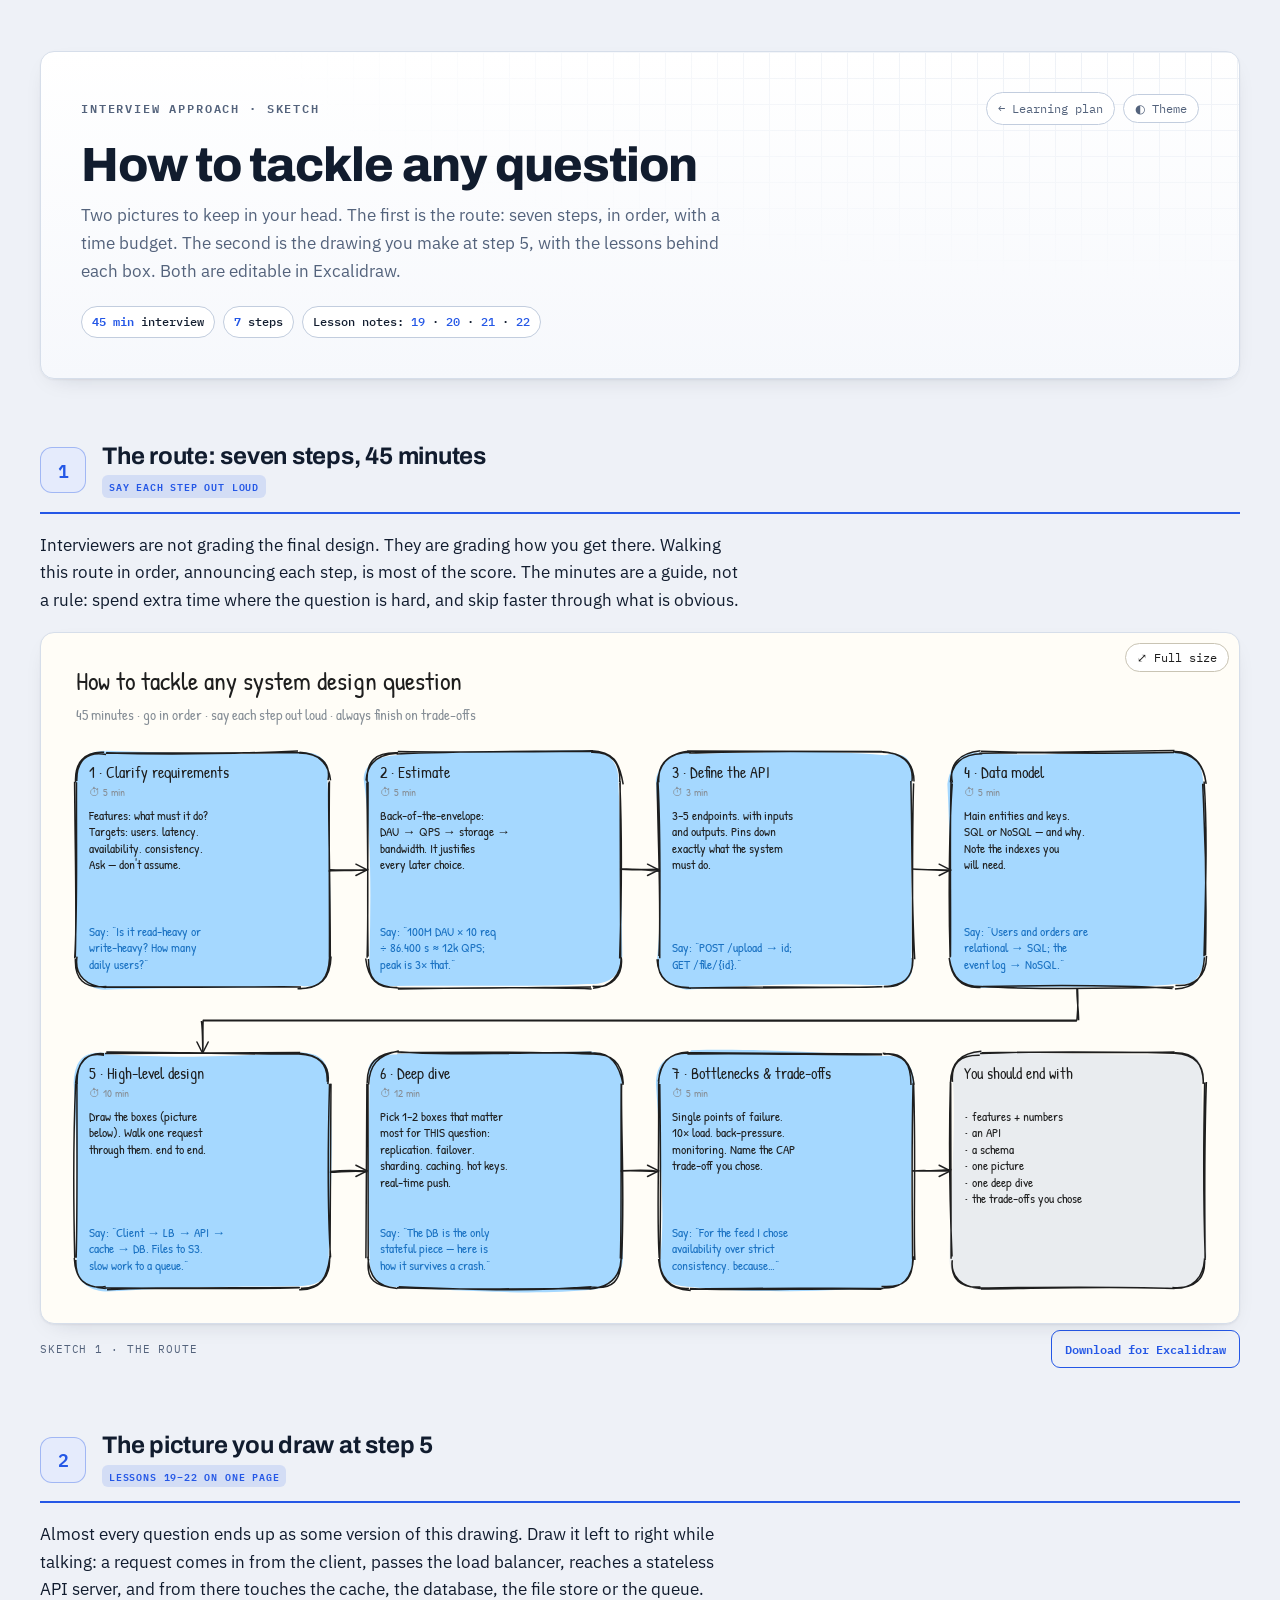
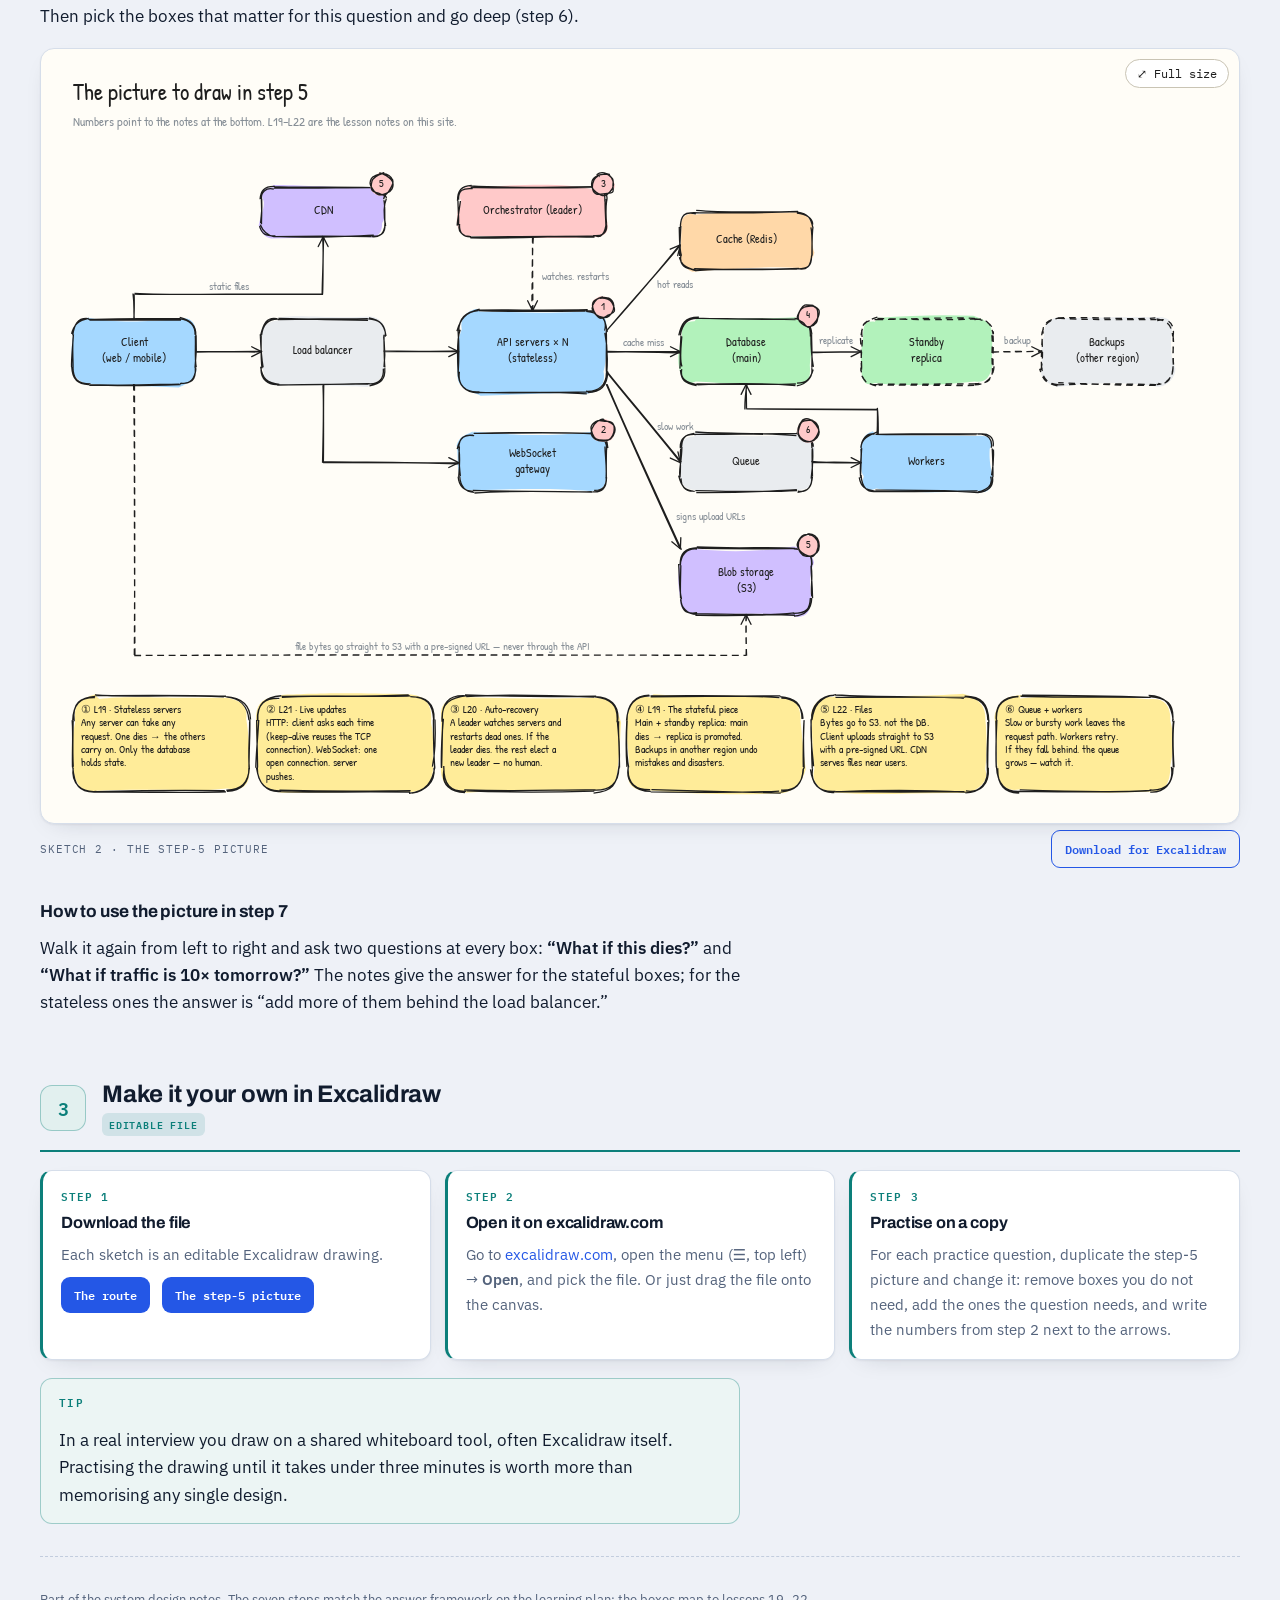
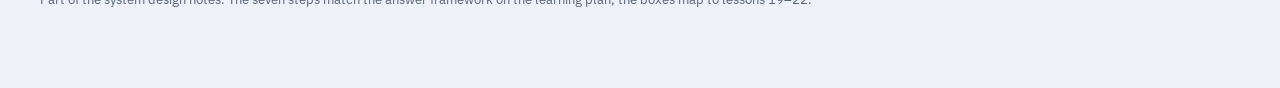
==== approach.html @ 605fc466 "Add lesson notes 19–22 with Excalidraw-style sketches - notes/: one page per lesson (data redundancy" ====
<!DOCTYPE html>
<html lang="en">
<head>
<meta charset="utf-8">
<meta name="viewport" content="width=device-width, initial-scale=1">
<title>How to tackle any question — sketch</title>
<link rel="preconnect" href="https://fonts.googleapis.com">
<link rel="preconnect" href="https://fonts.gstatic.com" crossorigin>
<link href="https://fonts.googleapis.com/css2?family=Archivo:wght@600;700;800&family=IBM+Plex+Mono:wght@400;500;600&family=IBM+Plex+Sans:wght@400;500;600&family=Patrick+Hand&display=swap" rel="stylesheet">
<link rel="stylesheet" href="css/notes.css">
<style>
  .wrap{max-width:1400px}
  .how{display:grid;grid-template-columns:repeat(3,minmax(0,1fr));gap:14px;margin:18px 0}
  @media(max-width:760px){.how{grid-template-columns:1fr}}
</style>
</head>
<body>
<div class="wrap">

  <header class="hero">
    <div class="topbar">
      <p class="eyebrow">Interview approach · Sketch</p>
      <div class="topbar-right">
        <a class="back" href="index.html">← Learning plan</a>
        <button class="toggle" id="themeBtn" type="button">◐ Theme</button>
      </div>
    </div>
    <h1>How to tackle any question</h1>
    <p class="lede">Two pictures to keep in your head. The first is the route: seven steps, in order, with a time budget. The second is the drawing you make at step 5, with the lessons behind each box. Both are editable in Excalidraw.</p>
    <div class="chips">
      <span class="chip"><b>45 min</b> interview</span>
      <span class="chip"><b>7</b> steps</span>
      <span class="chip">Lesson notes: <a href="notes/19-data-redundancy-recovery.html">19</a> · <a href="notes/20-leader-election.html">20</a> · <a href="notes/21-client-server-protocols.html">21</a> · <a href="notes/22-blob-storage-s3.html">22</a></span>
    </div>
  </header>

  <section id="route">
    <div class="sec-head">
      <span class="sec-num">1</span>
      <div>
        <h2>The route: seven steps, 45 minutes</h2>
        <div class="sec-meta"><span class="badge">Say each step out loud</span></div>
      </div>
    </div>
    <div class="prose">
      <p>Interviewers are not grading the final design. They are grading how you get there. Walking this route in order, announcing each step, is most of the score. The minutes are a guide, not a rule: spend extra time where the question is hard, and skip faster through what is obvious.</p>
    </div>
    <div class="paper"><button class="zoom-btn" type="button" data-zoom>⤢ Full size</button><div class="paper-scroll"><svg class="sketch" data-sketch="skA" role="img" aria-label="Seven steps in order: clarify requirements, estimate, define the API, data model, high-level design, deep dive, bottlenecks and trade-offs; ending with the list of things you should have produced."></svg></div></div>
    <p class="paper-foot"><span class="cap">Sketch 1 · the route</span><span><a class="btn ghost" href="diagrams/approach-route.excalidraw" download>Download for Excalidraw</a></span></p>
    <script type="application/json" id="skA" data-sketch-src="diagrams/approach-route.excalidraw">{"elements":[{"id":"e29735a1d","type":"text","x":0,"y":0,"width":616.0,"height":35.0,"angle":0,"strokeColor":"#1e1e1e","backgroundColor":"transparent","fillStyle":"solid","strokeWidth":2,"strokeStyle":"solid","roughness":1,"opacity":100,"groupIds":[],"frameId":null,"roundness":null,"seed":2035525363,"version":1,"versionNonce":323946140,"isDeleted":false,"boundElements":[],"updated":1791906203453,"link":null,"locked":false,"text":"How to tackle any system design question","originalText":"How to tackle any system design question","fontSize":28,"fontFamily":5,"textAlign":"left","verticalAlign":"top","containerId":null,"lineHeight":1.25,"autoResize":true},{"id":"e32899388","type":"text","x":0,"y":42,"width":695.2,"height":20.0,"angle":0,"strokeColor":"#868e96","backgroundColor":"transparent","fillStyle":"solid","strokeWidth":2,"strokeStyle":"solid","roughness":1,"opacity":100,"groupIds":[],"frameId":null,"roundness":null,"seed":1397871145,"version":1,"versionNonce":103694313,"isDeleted":false,"boundElements":[],"updated":1791906203453,"link":null,"locked":false,"text":"45 minutes · go in order · say each step out loud · always finish on trade-offs","originalText":"45 minutes · go in order · say each step out loud · always finish on trade-offs","fontSize":16,"fontFamily":5,"textAlign":"left","verticalAlign":"top","containerId":null,"lineHeight":1.25,"autoResize":true},{"id":"e945979a","type":"rectangle","x":0,"y":90,"width":270,"height":250,"angle":0,"strokeColor":"#1e1e1e","backgroundColor":"#a5d8ff","fillStyle":"solid","strokeWidth":2,"strokeStyle":"solid","roughness":1,"opacity":100,"groupIds":["step1"],"frameId":null,"roundness":{"type":3},"seed":1763673107,"version":1,"versionNonce":1150797846,"isDeleted":false,"boundElements":[],"updated":1791906203453,"link":null,"locked":false},{"id":"ec0c7409","type":"text","x":14,"y":102,"width":224.4,"height":21.25,"angle":0,"strokeColor":"#1e1e1e","backgroundColor":"transparent","fillStyle":"solid","strokeWidth":2,"strokeStyle":"solid","roughness":1,"opacity":100,"groupIds":["step1"],"frameId":null,"roundness":null,"seed":785310973,"version":1,"versionNonce":1251527727,"isDeleted":false,"boundElements":[],"updated":1791906203453,"link":null,"locked":false,"text":"1 · Clarify requirements","originalText":"1 · Clarify requirements","fontSize":17,"fontFamily":5,"textAlign":"left","verticalAlign":"top","containerId":null,"lineHeight":1.25,"autoResize":true},{"id":"e76c823b","type":"text","x":14,"y":126,"width":46.2,"height":15.0,"angle":0,"strokeColor":"#868e96","backgroundColor":"transparent","fillStyle":"solid","strokeWidth":2,"strokeStyle":"solid","roughness":1,"opacity":100,"groupIds":["step1"],"frameId":null,"roundness":null,"seed":1953574603,"version":1,"versionNonce":1089709947,"isDeleted":false,"boundElements":[],"updated":1791906203453,"link":null,"locked":false,"text":"⏱ 5 min","originalText":"⏱ 5 min","fontSize":12,"fontFamily":5,"textAlign":"left","verticalAlign":"top","containerId":null,"lineHeight":1.25,"autoResize":true},{"id":"e1b7b3ae7","type":"text","x":14,"y":150,"width":200.20000000000002,"height":70.0,"angle":0,"strokeColor":"#1e1e1e","backgroundColor":"transparent","fillStyle":"solid","strokeWidth":2,"strokeStyle":"solid","roughness":1,"opacity":100,"groupIds":["step1"],"frameId":null,"roundness":null,"seed":80521325,"version":1,"versionNonce":184570286,"isDeleted":false,"boundElements":[],"updated":1791906203453,"link":null,"locked":false,"text":"Features: what must it do?\nTargets: users, latency,\navailability, consistency.\nAsk — don't assume.","originalText":"Features: what must it do?\nTargets: users, latency,\navailability, consistency.\nAsk — don't assume.","fontSize":14,"fontFamily":5,"textAlign":"left","verticalAlign":"top","containerId":null,"lineHeight":1.25,"autoResize":true},{"id":"e3781b3ae","type":"text","x":14,"y":273.5,"width":192.50000000000003,"height":52.5,"angle":0,"strokeColor":"#1971c2","backgroundColor":"transparent","fillStyle":"solid","strokeWidth":2,"strokeStyle":"solid","roughness":1,"opacity":100,"groupIds":["step1"],"frameId":null,"roundness":null,"seed":898017870,"version":1,"versionNonce":150013384,"isDeleted":false,"boundElements":[],"updated":1791906203453,"link":null,"locked":false,"text":"Say: “Is it read-heavy or\nwrite-heavy? How many\ndaily users?”","originalText":"Say: “Is it read-heavy or\nwrite-heavy? How many\ndaily users?”","fontSize":14,"fontFamily":5,"textAlign":"left","verticalAlign":"top","containerId":null,"lineHeight":1.25,"autoResize":true},{"id":"e1ece0b93","type":"rectangle","x":310,"y":90,"width":270,"height":250,"angle":0,"strokeColor":"#1e1e1e","backgroundColor":"#a5d8ff","fillStyle":"solid","strokeWidth":2,"strokeStyle":"solid","roughness":1,"opacity":100,"groupIds":["step2"],"frameId":null,"roundness":{"type":3},"seed":194804717,"version":1,"versionNonce":1183364968,"isDeleted":false,"boundElements":[],"updated":1791906203453,"link":null,"locked":false},{"id":"e3656a514","type":"text","x":324,"y":102,"width":112.2,"height":21.25,"angle":0,"strokeColor":"#1e1e1e","backgroundColor":"transparent","fillStyle":"solid","strokeWidth":2,"strokeStyle":"solid","roughness":1,"opacity":100,"groupIds":["step2"],"frameId":null,"roundness":null,"seed":126938844,"version":1,"versionNonce":1775651416,"isDeleted":false,"boundElements":[],"updated":1791906203453,"link":null,"locked":false,"text":"2 · Estimate","originalText":"2 · Estimate","fontSize":17,"fontFamily":5,"textAlign":"left","verticalAlign":"top","containerId":null,"lineHeight":1.25,"autoResize":true},{"id":"e4860c968","type":"text","x":324,"y":126,"width":46.2,"height":15.0,"angle":0,"strokeColor":"#868e96","backgroundColor":"transparent","fillStyle":"solid","strokeWidth":2,"strokeStyle":"solid","roughness":1,"opacity":100,"groupIds":["step2"],"frameId":null,"roundness":null,"seed":265862674,"version":1,"versionNonce":2034632751,"isDeleted":false,"boundElements":[],"updated":1791906203453,"link":null,"locked":false,"text":"⏱ 5 min","originalText":"⏱ 5 min","fontSize":12,"fontFamily":5,"textAlign":"left","verticalAlign":"top","containerId":null,"lineHeight":1.25,"autoResize":true},{"id":"e1c93182d","type":"text","x":324,"y":150,"width":177.10000000000002,"height":70.0,"angle":0,"strokeColor":"#1e1e1e","backgroundColor":"transparent","fillStyle":"solid","strokeWidth":2,"strokeStyle":"solid","roughness":1,"opacity":100,"groupIds":["step2"],"frameId":null,"roundness":null,"seed":1354258845,"version":1,"versionNonce":1347402587,"isDeleted":false,"boundElements":[],"updated":1791906203453,"link":null,"locked":false,"text":"Back-of-the-envelope:\nDAU → QPS → storage →\nbandwidth. It justifies\nevery later choice.","originalText":"Back-of-the-envelope:\nDAU → QPS → storage →\nbandwidth. It justifies\nevery later choice.","fontSize":14,"fontFamily":5,"textAlign":"left","verticalAlign":"top","containerId":null,"lineHeight":1.25,"autoResize":true},{"id":"e4a9fa479","type":"text","x":324,"y":273.5,"width":177.10000000000002,"height":52.5,"angle":0,"strokeColor":"#1971c2","backgroundColor":"transparent","fillStyle":"solid","strokeWidth":2,"strokeStyle":"solid","roughness":1,"opacity":100,"groupIds":["step2"],"frameId":null,"roundness":null,"seed":2035189461,"version":1,"versionNonce":132847737,"isDeleted":false,"boundElements":[],"updated":1791906203453,"link":null,"locked":false,"text":"Say: “100M DAU × 10 req\n÷ 86,400 s ≈ 12k QPS;\npeak is 3× that.”","originalText":"Say: “100M DAU × 10 req\n÷ 86,400 s ≈ 12k QPS;\npeak is 3× that.”","fontSize":14,"fontFamily":5,"textAlign":"left","verticalAlign":"top","containerId":null,"lineHeight":1.25,"autoResize":true},{"id":"e49de8268","type":"rectangle","x":620,"y":90,"width":270,"height":250,"angle":0,"strokeColor":"#1e1e1e","backgroundColor":"#a5d8ff","fillStyle":"solid","strokeWidth":2,"strokeStyle":"solid","roughness":1,"opacity":100,"groupIds":["step3"],"frameId":null,"roundness":{"type":3},"seed":1257440635,"version":1,"versionNonce":851864843,"isDeleted":false,"boundElements":[],"updated":1791906203453,"link":null,"locked":false},{"id":"e658f14f","type":"text","x":634,"y":102,"width":168.3,"height":21.25,"angle":0,"strokeColor":"#1e1e1e","backgroundColor":"transparent","fillStyle":"solid","strokeWidth":2,"strokeStyle":"solid","roughness":1,"opacity":100,"groupIds":["step3"],"frameId":null,"roundness":null,"seed":2096491879,"version":1,"versionNonce":474769609,"isDeleted":false,"boundElements":[],"updated":1791906203453,"link":null,"locked":false,"text":"3 · Define the API","originalText":"3 · Define the API","fontSize":17,"fontFamily":5,"textAlign":"left","verticalAlign":"top","containerId":null,"lineHeight":1.25,"autoResize":true},{"id":"e5f66bd9","type":"text","x":634,"y":126,"width":46.2,"height":15.0,"angle":0,"strokeColor":"#868e96","backgroundColor":"transparent","fillStyle":"solid","strokeWidth":2,"strokeStyle":"solid","roughness":1,"opacity":100,"groupIds":["step3"],"frameId":null,"roundness":null,"seed":1195428768,"version":1,"versionNonce":1843546982,"isDeleted":false,"boundElements":[],"updated":1791906203453,"link":null,"locked":false,"text":"⏱ 3 min","originalText":"⏱ 3 min","fontSize":12,"fontFamily":5,"textAlign":"left","verticalAlign":"top","containerId":null,"lineHeight":1.25,"autoResize":true},{"id":"e110bdf57","type":"text","x":634,"y":150,"width":200.20000000000002,"height":70.0,"angle":0,"strokeColor":"#1e1e1e","backgroundColor":"transparent","fillStyle":"solid","strokeWidth":2,"strokeStyle":"solid","roughness":1,"opacity":100,"groupIds":["step3"],"frameId":null,"roundness":null,"seed":621931212,"version":1,"versionNonce":900094242,"isDeleted":false,"boundElements":[],"updated":1791906203453,"link":null,"locked":false,"text":"3–5 endpoints, with inputs\nand outputs. Pins down\nexactly what the system\nmust do.","originalText":"3–5 endpoints, with inputs\nand outputs. Pins down\nexactly what the system\nmust do.","fontSize":14,"fontFamily":5,"textAlign":"left","verticalAlign":"top","containerId":null,"lineHeight":1.25,"autoResize":true},{"id":"e1276f353","type":"text","x":634,"y":291.0,"width":184.8,"height":35.0,"angle":0,"strokeColor":"#1971c2","backgroundColor":"transparent","fillStyle":"solid","strokeWidth":2,"strokeStyle":"solid","roughness":1,"opacity":100,"groupIds":["step3"],"frameId":null,"roundness":null,"seed":1161114103,"version":1,"versionNonce":252956897,"isDeleted":false,"boundElements":[],"updated":1791906203453,"link":null,"locked":false,"text":"Say: “POST /upload → id;\nGET /file/{id}.”","originalText":"Say: “POST /upload → id;\nGET /file/{id}.”","fontSize":14,"fontFamily":5,"textAlign":"left","verticalAlign":"top","containerId":null,"lineHeight":1.25,"autoResize":true},{"id":"e4913b32d","type":"rectangle","x":930,"y":90,"width":270,"height":250,"angle":0,"strokeColor":"#1e1e1e","backgroundColor":"#a5d8ff","fillStyle":"solid","strokeWidth":2,"strokeStyle":"solid","roughness":1,"opacity":100,"groupIds":["step4"],"frameId":null,"roundness":{"type":3},"seed":662459677,"version":1,"versionNonce":1203143341,"isDeleted":false,"boundElements":[],"updated":1791906203453,"link":null,"locked":false},{"id":"e6876d418","type":"text","x":944,"y":102,"width":130.9,"height":21.25,"angle":0,"strokeColor":"#1e1e1e","backgroundColor":"transparent","fillStyle":"solid","strokeWidth":2,"strokeStyle":"solid","roughness":1,"opacity":100,"groupIds":["step4"],"frameId":null,"roundness":null,"seed":1464589643,"version":1,"versionNonce":388106950,"isDeleted":false,"boundElements":[],"updated":1791906203453,"link":null,"locked":false,"text":"4 · Data model","originalText":"4 · Data model","fontSize":17,"fontFamily":5,"textAlign":"left","verticalAlign":"top","containerId":null,"lineHeight":1.25,"autoResize":true},{"id":"ed30edf2","type":"text","x":944,"y":126,"width":46.2,"height":15.0,"angle":0,"strokeColor":"#868e96","backgroundColor":"transparent","fillStyle":"solid","strokeWidth":2,"strokeStyle":"solid","roughness":1,"opacity":100,"groupIds":["step4"],"frameId":null,"roundness":null,"seed":1248976841,"version":1,"versionNonce":1226652085,"isDeleted":false,"boundElements":[],"updated":1791906203453,"link":null,"locked":false,"text":"⏱ 5 min","originalText":"⏱ 5 min","fontSize":12,"fontFamily":5,"textAlign":"left","verticalAlign":"top","containerId":null,"lineHeight":1.25,"autoResize":true},{"id":"e51c7eaa4","type":"text","x":944,"y":150,"width":177.10000000000002,"height":70.0,"angle":0,"strokeColor":"#1e1e1e","backgroundColor":"transparent","fillStyle":"solid","strokeWidth":2,"strokeStyle":"solid","roughness":1,"opacity":100,"groupIds":["step4"],"frameId":null,"roundness":null,"seed":403449955,"version":1,"versionNonce":799717634,"isDeleted":false,"boundElements":[],"updated":1791906203453,"link":null,"locked":false,"text":"Main entities and keys.\nSQL or NoSQL — and why.\nNote the indexes you\nwill need.","originalText":"Main entities and keys.\nSQL or NoSQL — and why.\nNote the indexes you\nwill need.","fontSize":14,"fontFamily":5,"textAlign":"left","verticalAlign":"top","containerId":null,"lineHeight":1.25,"autoResize":true},{"id":"ec789aea","type":"text","x":944,"y":273.5,"width":200.20000000000002,"height":52.5,"angle":0,"strokeColor":"#1971c2","backgroundColor":"transparent","fillStyle":"solid","strokeWidth":2,"strokeStyle":"solid","roughness":1,"opacity":100,"groupIds":["step4"],"frameId":null,"roundness":null,"seed":1176272277,"version":1,"versionNonce":1529246226,"isDeleted":false,"boundElements":[],"updated":1791906203453,"link":null,"locked":false,"text":"Say: “Users and orders are\nrelational → SQL; the\nevent log → NoSQL.”","originalText":"Say: “Users and orders are\nrelational → SQL; the\nevent log → NoSQL.”","fontSize":14,"fontFamily":5,"textAlign":"left","verticalAlign":"top","containerId":null,"lineHeight":1.25,"autoResize":true},{"id":"e809781c","type":"rectangle","x":0,"y":410,"width":270,"height":250,"angle":0,"strokeColor":"#1e1e1e","backgroundColor":"#a5d8ff","fillStyle":"solid","strokeWidth":2,"strokeStyle":"solid","roughness":1,"opacity":100,"groupIds":["step5"],"frameId":null,"roundness":{"type":3},"seed":1211971682,"version":1,"versionNonce":127992539,"isDeleted":false,"boundElements":[],"updated":1791906203453,"link":null,"locked":false},{"id":"e4f3bb4d9","type":"text","x":14,"y":422,"width":196.35000000000002,"height":21.25,"angle":0,"strokeColor":"#1e1e1e","backgroundColor":"transparent","fillStyle":"solid","strokeWidth":2,"strokeStyle":"solid","roughness":1,"opacity":100,"groupIds":["step5"],"frameId":null,"roundness":null,"seed":442292976,"version":1,"versionNonce":1066042003,"isDeleted":false,"boundElements":[],"updated":1791906203453,"link":null,"locked":false,"text":"5 · High-level design","originalText":"5 · High-level design","fontSize":17,"fontFamily":5,"textAlign":"left","verticalAlign":"top","containerId":null,"lineHeight":1.25,"autoResize":true},{"id":"e571758ab","type":"text","x":14,"y":446,"width":52.800000000000004,"height":15.0,"angle":0,"strokeColor":"#868e96","backgroundColor":"transparent","fillStyle":"solid","strokeWidth":2,"strokeStyle":"solid","roughness":1,"opacity":100,"groupIds":["step5"],"frameId":null,"roundness":null,"seed":1141860530,"version":1,"versionNonce":918247488,"isDeleted":false,"boundElements":[],"updated":1791906203453,"link":null,"locked":false,"text":"⏱ 10 min","originalText":"⏱ 10 min","fontSize":12,"fontFamily":5,"textAlign":"left","verticalAlign":"top","containerId":null,"lineHeight":1.25,"autoResize":true},{"id":"e637c3b8d","type":"text","x":14,"y":470,"width":192.50000000000003,"height":52.5,"angle":0,"strokeColor":"#1e1e1e","backgroundColor":"transparent","fillStyle":"solid","strokeWidth":2,"strokeStyle":"solid","roughness":1,"opacity":100,"groupIds":["step5"],"frameId":null,"roundness":null,"seed":674625912,"version":1,"versionNonce":999872393,"isDeleted":false,"boundElements":[],"updated":1791906203453,"link":null,"locked":false,"text":"Draw the boxes (picture\nbelow). Walk one request\nthrough them, end to end.","originalText":"Draw the boxes (picture\nbelow). Walk one request\nthrough them, end to end.","fontSize":14,"fontFamily":5,"textAlign":"left","verticalAlign":"top","containerId":null,"lineHeight":1.25,"autoResize":true},{"id":"e4af3b0e9","type":"text","x":14,"y":593.5,"width":192.50000000000003,"height":52.5,"angle":0,"strokeColor":"#1971c2","backgroundColor":"transparent","fillStyle":"solid","strokeWidth":2,"strokeStyle":"solid","roughness":1,"opacity":100,"groupIds":["step5"],"frameId":null,"roundness":null,"seed":1983075268,"version":1,"versionNonce":973206041,"isDeleted":false,"boundElements":[],"updated":1791906203453,"link":null,"locked":false,"text":"Say: “Client → LB → API →\ncache → DB. Files to S3,\nslow work to a queue.”","originalText":"Say: “Client → LB → API →\ncache → DB. Files to S3,\nslow work to a queue.”","fontSize":14,"fontFamily":5,"textAlign":"left","verticalAlign":"top","containerId":null,"lineHeight":1.25,"autoResize":true},{"id":"e2e4854ad","type":"rectangle","x":310,"y":410,"width":270,"height":250,"angle":0,"strokeColor":"#1e1e1e","backgroundColor":"#a5d8ff","fillStyle":"solid","strokeWidth":2,"strokeStyle":"solid","roughness":1,"opacity":100,"groupIds":["step6"],"frameId":null,"roundness":{"type":3},"seed":643744727,"version":1,"versionNonce":533492028,"isDeleted":false,"boundElements":[],"updated":1791906203453,"link":null,"locked":false},{"id":"e65ae3a14","type":"text","x":324,"y":422,"width":121.55000000000001,"height":21.25,"angle":0,"strokeColor":"#1e1e1e","backgroundColor":"transparent","fillStyle":"solid","strokeWidth":2,"strokeStyle":"solid","roughness":1,"opacity":100,"groupIds":["step6"],"frameId":null,"roundness":null,"seed":386046158,"version":1,"versionNonce":1501079115,"isDeleted":false,"boundElements":[],"updated":1791906203453,"link":null,"locked":false,"text":"6 · Deep dive","originalText":"6 · Deep dive","fontSize":17,"fontFamily":5,"textAlign":"left","verticalAlign":"top","containerId":null,"lineHeight":1.25,"autoResize":true},{"id":"e63d17511","type":"text","x":324,"y":446,"width":52.800000000000004,"height":15.0,"angle":0,"strokeColor":"#868e96","backgroundColor":"transparent","fillStyle":"solid","strokeWidth":2,"strokeStyle":"solid","roughness":1,"opacity":100,"groupIds":["step6"],"frameId":null,"roundness":null,"seed":524193278,"version":1,"versionNonce":175782304,"isDeleted":false,"boundElements":[],"updated":1791906203453,"link":null,"locked":false,"text":"⏱ 12 min","originalText":"⏱ 12 min","fontSize":12,"fontFamily":5,"textAlign":"left","verticalAlign":"top","containerId":null,"lineHeight":1.25,"autoResize":true},{"id":"e4986b758","type":"text","x":324,"y":470,"width":215.60000000000002,"height":87.5,"angle":0,"strokeColor":"#1e1e1e","backgroundColor":"transparent","fillStyle":"solid","strokeWidth":2,"strokeStyle":"solid","roughness":1,"opacity":100,"groupIds":["step6"],"frameId":null,"roundness":null,"seed":644780075,"version":1,"versionNonce":1127850897,"isDeleted":false,"boundElements":[],"updated":1791906203453,"link":null,"locked":false,"text":"Pick 1–2 boxes that matter\nmost for THIS question:\nreplication, failover,\nsharding, caching, hot keys,\nreal-time push.","originalText":"Pick 1–2 boxes that matter\nmost for THIS question:\nreplication, failover,\nsharding, caching, hot keys,\nreal-time push.","fontSize":14,"fontFamily":5,"textAlign":"left","verticalAlign":"top","containerId":null,"lineHeight":1.25,"autoResize":true},{"id":"e3f5ff904","type":"text","x":324,"y":593.5,"width":192.50000000000003,"height":52.5,"angle":0,"strokeColor":"#1971c2","backgroundColor":"transparent","fillStyle":"solid","strokeWidth":2,"strokeStyle":"solid","roughness":1,"opacity":100,"groupIds":["step6"],"frameId":null,"roundness":null,"seed":1879343460,"version":1,"versionNonce":737608423,"isDeleted":false,"boundElements":[],"updated":1791906203453,"link":null,"locked":false,"text":"Say: “The DB is the only\nstateful piece — here is\nhow it survives a crash.”","originalText":"Say: “The DB is the only\nstateful piece — here is\nhow it survives a crash.”","fontSize":14,"fontFamily":5,"textAlign":"left","verticalAlign":"top","containerId":null,"lineHeight":1.25,"autoResize":true},{"id":"e5d5e7691","type":"rectangle","x":620,"y":410,"width":270,"height":250,"angle":0,"strokeColor":"#1e1e1e","backgroundColor":"#a5d8ff","fillStyle":"solid","strokeWidth":2,"strokeStyle":"solid","roughness":1,"opacity":100,"groupIds":["step7"],"frameId":null,"roundness":{"type":3},"seed":963864094,"version":1,"versionNonce":618341637,"isDeleted":false,"boundElements":[],"updated":1791906203453,"link":null,"locked":false},{"id":"e4df25e7f","type":"text","x":634,"y":422,"width":261.8,"height":21.25,"angle":0,"strokeColor":"#1e1e1e","backgroundColor":"transparent","fillStyle":"solid","strokeWidth":2,"strokeStyle":"solid","roughness":1,"opacity":100,"groupIds":["step7"],"frameId":null,"roundness":null,"seed":2104909469,"version":1,"versionNonce":157197672,"isDeleted":false,"boundElements":[],"updated":1791906203453,"link":null,"locked":false,"text":"7 · Bottlenecks & trade-offs","originalText":"7 · Bottlenecks & trade-offs","fontSize":17,"fontFamily":5,"textAlign":"left","verticalAlign":"top","containerId":null,"lineHeight":1.25,"autoResize":true},{"id":"ef1cc789","type":"text","x":634,"y":446,"width":46.2,"height":15.0,"angle":0,"strokeColor":"#868e96","backgroundColor":"transparent","fillStyle":"solid","strokeWidth":2,"strokeStyle":"solid","roughness":1,"opacity":100,"groupIds":["step7"],"frameId":null,"roundness":null,"seed":1099367391,"version":1,"versionNonce":897911925,"isDeleted":false,"boundElements":[],"updated":1791906203453,"link":null,"locked":false,"text":"⏱ 5 min","originalText":"⏱ 5 min","fontSize":12,"fontFamily":5,"textAlign":"left","verticalAlign":"top","containerId":null,"lineHeight":1.25,"autoResize":true},{"id":"e151d7a6b","type":"text","x":634,"y":470,"width":192.50000000000003,"height":70.0,"angle":0,"strokeColor":"#1e1e1e","backgroundColor":"transparent","fillStyle":"solid","strokeWidth":2,"strokeStyle":"solid","roughness":1,"opacity":100,"groupIds":["step7"],"frameId":null,"roundness":null,"seed":1625947776,"version":1,"versionNonce":734559256,"isDeleted":false,"boundElements":[],"updated":1791906203453,"link":null,"locked":false,"text":"Single points of failure,\n10× load, back-pressure,\nmonitoring. Name the CAP\ntrade-off you chose.","originalText":"Single points of failure,\n10× load, back-pressure,\nmonitoring. Name the CAP\ntrade-off you chose.","fontSize":14,"fontFamily":5,"textAlign":"left","verticalAlign":"top","containerId":null,"lineHeight":1.25,"autoResize":true},{"id":"e13743aab","type":"text","x":634,"y":593.5,"width":200.20000000000002,"height":52.5,"angle":0,"strokeColor":"#1971c2","backgroundColor":"transparent","fillStyle":"solid","strokeWidth":2,"strokeStyle":"solid","roughness":1,"opacity":100,"groupIds":["step7"],"frameId":null,"roundness":null,"seed":2004182514,"version":1,"versionNonce":1050040258,"isDeleted":false,"boundElements":[],"updated":1791906203453,"link":null,"locked":false,"text":"Say: “For the feed I chose\navailability over strict\nconsistency, because…”","originalText":"Say: “For the feed I chose\navailability over strict\nconsistency, because…”","fontSize":14,"fontFamily":5,"textAlign":"left","verticalAlign":"top","containerId":null,"lineHeight":1.25,"autoResize":true},{"id":"e35fa3635","type":"rectangle","x":930,"y":410,"width":270,"height":250,"angle":0,"strokeColor":"#1e1e1e","backgroundColor":"#e9ecef","fillStyle":"solid","strokeWidth":2,"strokeStyle":"solid","roughness":1,"opacity":100,"groupIds":["step8"],"frameId":null,"roundness":{"type":3},"seed":84196940,"version":1,"versionNonce":2065920251,"isDeleted":false,"boundElements":[],"updated":1791906203453,"link":null,"locked":false},{"id":"e558818e9","type":"text","x":944,"y":422,"width":177.65,"height":21.25,"angle":0,"strokeColor":"#1e1e1e","backgroundColor":"transparent","fillStyle":"solid","strokeWidth":2,"strokeStyle":"solid","roughness":1,"opacity":100,"groupIds":["step8"],"frameId":null,"roundness":null,"seed":166688708,"version":1,"versionNonce":1641903440,"isDeleted":false,"boundElements":[],"updated":1791906203453,"link":null,"locked":false,"text":"You should end with","originalText":"You should end with","fontSize":17,"fontFamily":5,"textAlign":"left","verticalAlign":"top","containerId":null,"lineHeight":1.25,"autoResize":true},{"id":"e476f06be","type":"text","x":944,"y":470,"width":200.20000000000002,"height":105.0,"angle":0,"strokeColor":"#1e1e1e","backgroundColor":"transparent","fillStyle":"solid","strokeWidth":2,"strokeStyle":"solid","roughness":1,"opacity":100,"groupIds":["step8"],"frameId":null,"roundness":null,"seed":1230563834,"version":1,"versionNonce":1694566832,"isDeleted":false,"boundElements":[],"updated":1791906203453,"link":null,"locked":false,"text":"• features + numbers\n• an API\n• a schema\n• one picture\n• one deep dive\n• the trade-offs you chose","originalText":"• features + numbers\n• an API\n• a schema\n• one picture\n• one deep dive\n• the trade-offs you chose","fontSize":14,"fontFamily":5,"textAlign":"left","verticalAlign":"top","containerId":null,"lineHeight":1.25,"autoResize":true},{"id":"e700fa82c","type":"arrow","x":270,"y":215.0,"width":40,"height":0.0,"angle":0,"strokeColor":"#1e1e1e","backgroundColor":"transparent","fillStyle":"solid","strokeWidth":2,"strokeStyle":"solid","roughness":1,"opacity":100,"groupIds":[],"frameId":null,"roundness":{"type":2},"seed":1757400422,"version":1,"versionNonce":673767655,"isDeleted":false,"boundElements":[],"updated":1791906203453,"link":null,"locked":false,"points":[[0,0.0],[40,0.0]],"lastCommittedPoint":null,"startBinding":null,"endBinding":null,"startArrowhead":null,"endArrowhead":"arrow","elbowed":false},{"id":"e2b892122","type":"arrow","x":580,"y":215.0,"width":40,"height":0.0,"angle":0,"strokeColor":"#1e1e1e","backgroundColor":"transparent","fillStyle":"solid","strokeWidth":2,"strokeStyle":"solid","roughness":1,"opacity":100,"groupIds":[],"frameId":null,"roundness":{"type":2},"seed":1493135432,"version":1,"versionNonce":752002366,"isDeleted":false,"boundElements":[],"updated":1791906203453,"link":null,"locked":false,"points":[[0,0.0],[40,0.0]],"lastCommittedPoint":null,"startBinding":null,"endBinding":null,"startArrowhead":null,"endArrowhead":"arrow","elbowed":false},{"id":"e4c144fe7","type":"arrow","x":890,"y":215.0,"width":40,"height":0.0,"angle":0,"strokeColor":"#1e1e1e","backgroundColor":"transparent","fillStyle":"solid","strokeWidth":2,"strokeStyle":"solid","roughness":1,"opacity":100,"groupIds":[],"frameId":null,"roundness":{"type":2},"seed":1066600998,"version":1,"versionNonce":1245315470,"isDeleted":false,"boundElements":[],"updated":1791906203453,"link":null,"locked":false,"points":[[0,0.0],[40,0.0]],"lastCommittedPoint":null,"startBinding":null,"endBinding":null,"startArrowhead":null,"endArrowhead":"arrow","elbowed":false},{"id":"e66008e6f","type":"arrow","x":270,"y":535.0,"width":40,"height":0.0,"angle":0,"strokeColor":"#1e1e1e","backgroundColor":"transparent","fillStyle":"solid","strokeWidth":2,"strokeStyle":"solid","roughness":1,"opacity":100,"groupIds":[],"frameId":null,"roundness":{"type":2},"seed":979693494,"version":1,"versionNonce":147667305,"isDeleted":false,"boundElements":[],"updated":1791906203453,"link":null,"locked":false,"points":[[0,0.0],[40,0.0]],"lastCommittedPoint":null,"startBinding":null,"endBinding":null,"startArrowhead":null,"endArrowhead":"arrow","elbowed":false},{"id":"e6b841080","type":"arrow","x":580,"y":535.0,"width":40,"height":0.0,"angle":0,"strokeColor":"#1e1e1e","backgroundColor":"transparent","fillStyle":"solid","strokeWidth":2,"strokeStyle":"solid","roughness":1,"opacity":100,"groupIds":[],"frameId":null,"roundness":{"type":2},"seed":200995868,"version":1,"versionNonce":2028687212,"isDeleted":false,"boundElements":[],"updated":1791906203453,"link":null,"locked":false,"points":[[0,0.0],[40,0.0]],"lastCommittedPoint":null,"startBinding":null,"endBinding":null,"startArrowhead":null,"endArrowhead":"arrow","elbowed":false},{"id":"e228d5ec1","type":"arrow","x":890,"y":535.0,"width":40,"height":0.0,"angle":0,"strokeColor":"#1e1e1e","backgroundColor":"transparent","fillStyle":"solid","strokeWidth":2,"strokeStyle":"solid","roughness":1,"opacity":100,"groupIds":[],"frameId":null,"roundness":{"type":2},"seed":1018118421,"version":1,"versionNonce":1496886435,"isDeleted":false,"boundElements":[],"updated":1791906203453,"link":null,"locked":false,"points":[[0,0.0],[40,0.0]],"lastCommittedPoint":null,"startBinding":null,"endBinding":null,"startArrowhead":null,"endArrowhead":"arrow","elbowed":false},{"id":"e5502f08e","type":"arrow","x":1065.0,"y":340,"width":930.0,"height":70,"angle":0,"strokeColor":"#1e1e1e","backgroundColor":"transparent","fillStyle":"solid","strokeWidth":2,"strokeStyle":"solid","roughness":1,"opacity":100,"groupIds":[],"frameId":null,"roundness":null,"seed":139586394,"version":1,"versionNonce":130286598,"isDeleted":false,"boundElements":[],"updated":1791906203453,"link":null,"locked":false,"points":[[0.0,0],[0.0,35],[-930.0,35],[-930.0,70]],"lastCommittedPoint":null,"startBinding":null,"endBinding":null,"startArrowhead":null,"endArrowhead":"arrow","elbowed":false}]}</script>
  </section>

  <section id="picture">
    <div class="sec-head">
      <span class="sec-num">2</span>
      <div>
        <h2>The picture you draw at step 5</h2>
        <div class="sec-meta"><span class="badge">Lessons 19–22 on one page</span></div>
      </div>
    </div>
    <div class="prose">
      <p>Almost every question ends up as some version of this drawing. Draw it left to right while talking: a request comes in from the client, passes the load balancer, reaches a stateless API server, and from there touches the cache, the database, the file store or the queue. Then pick the boxes that matter for this question and go deep (step 6).</p>
    </div>
    <div class="paper"><button class="zoom-btn" type="button" data-zoom>⤢ Full size</button><div class="paper-scroll"><svg class="sketch" data-sketch="skB" role="img" aria-label="Reference architecture: client to load balancer to stateless API servers, with a CDN, cache, main database with standby replica and backups, blob storage, a queue with workers, a WebSocket gateway and an orchestrator. Numbered notes map each part to lessons 19 to 22."></svg></div></div>
    <p class="paper-foot"><span class="cap">Sketch 2 · the step-5 picture</span><span><a class="btn ghost" href="diagrams/approach-picture.excalidraw" download>Download for Excalidraw</a></span></p>
    <script type="application/json" id="skB" data-sketch-src="diagrams/approach-picture.excalidraw">{"elements":[{"id":"e5d96a108","type":"text","x":0,"y":0,"width":446.6,"height":35.0,"angle":0,"strokeColor":"#1e1e1e","backgroundColor":"transparent","fillStyle":"solid","strokeWidth":2,"strokeStyle":"solid","roughness":1,"opacity":100,"groupIds":[],"frameId":null,"roundness":null,"seed":1506442652,"version":1,"versionNonce":664876774,"isDeleted":false,"boundElements":[],"updated":1791906203453,"link":null,"locked":false,"text":"The picture to draw in step 5","originalText":"The picture to draw in step 5","fontSize":28,"fontFamily":5,"textAlign":"left","verticalAlign":"top","containerId":null,"lineHeight":1.25,"autoResize":true},{"id":"e52d51e41","type":"text","x":0,"y":42,"width":739.2,"height":20.0,"angle":0,"strokeColor":"#868e96","backgroundColor":"transparent","fillStyle":"solid","strokeWidth":2,"strokeStyle":"solid","roughness":1,"opacity":100,"groupIds":[],"frameId":null,"roundness":null,"seed":1241130074,"version":1,"versionNonce":2132657286,"isDeleted":false,"boundElements":[],"updated":1791906203453,"link":null,"locked":false,"text":"Numbers point to the notes at the bottom. L19–L22 are the lesson notes on this site.","originalText":"Numbers point to the notes at the bottom. L19–L22 are the lesson notes on this site.","fontSize":16,"fontFamily":5,"textAlign":"left","verticalAlign":"top","containerId":null,"lineHeight":1.25,"autoResize":true},{"id":"e5732c79a","type":"rectangle","x":470,"y":130,"width":180,"height":60,"angle":0,"strokeColor":"#1e1e1e","backgroundColor":"#ffc9c9","fillStyle":"solid","strokeWidth":2,"strokeStyle":"solid","roughness":1,"opacity":100,"groupIds":["orch"],"frameId":null,"roundness":{"type":3},"seed":1765070035,"version":1,"versionNonce":957006265,"isDeleted":false,"boundElements":[],"updated":1791906203453,"link":null,"locked":false},{"id":"e246da058","type":"text","x":473.375,"y":150.625,"width":173.25,"height":18.75,"angle":0,"strokeColor":"#1e1e1e","backgroundColor":"transparent","fillStyle":"solid","strokeWidth":2,"strokeStyle":"solid","roughness":1,"opacity":100,"groupIds":["orch"],"frameId":null,"roundness":null,"seed":1538946474,"version":1,"versionNonce":828480808,"isDeleted":false,"boundElements":[],"updated":1791906203453,"link":null,"locked":false,"text":"Orchestrator (leader)","originalText":"Orchestrator (leader)","fontSize":15,"fontFamily":5,"textAlign":"center","verticalAlign":"top","containerId":null,"lineHeight":1.25,"autoResize":true},{"id":"e718a8945","type":"rectangle","x":230,"y":130,"width":150,"height":60,"angle":0,"strokeColor":"#1e1e1e","backgroundColor":"#d0bfff","fillStyle":"solid","strokeWidth":2,"strokeStyle":"solid","roughness":1,"opacity":100,"groupIds":["cdn"],"frameId":null,"roundness":{"type":3},"seed":1435920784,"version":1,"versionNonce":745188127,"isDeleted":false,"boundElements":[],"updated":1791906203453,"link":null,"locked":false},{"id":"e2e35784","type":"text","x":292.625,"y":150.625,"width":24.750000000000004,"height":18.75,"angle":0,"strokeColor":"#1e1e1e","backgroundColor":"transparent","fillStyle":"solid","strokeWidth":2,"strokeStyle":"solid","roughness":1,"opacity":100,"groupIds":["cdn"],"frameId":null,"roundness":null,"seed":2020027419,"version":1,"versionNonce":991483082,"isDeleted":false,"boundElements":[],"updated":1791906203453,"link":null,"locked":false,"text":"CDN","originalText":"CDN","fontSize":15,"fontFamily":5,"textAlign":"center","verticalAlign":"top","containerId":null,"lineHeight":1.25,"autoResize":true},{"id":"e2d7fd915","type":"rectangle","x":0,"y":290,"width":150,"height":80,"angle":0,"strokeColor":"#1e1e1e","backgroundColor":"#a5d8ff","fillStyle":"solid","strokeWidth":2,"strokeStyle":"solid","roughness":1,"opacity":100,"groupIds":["client"],"frameId":null,"roundness":{"type":3},"seed":360881140,"version":1,"versionNonce":1311939741,"isDeleted":false,"boundElements":[],"updated":1791906203453,"link":null,"locked":false},{"id":"eefcfebd","type":"text","x":17.249999999999993,"y":311.25,"width":115.50000000000001,"height":37.5,"angle":0,"strokeColor":"#1e1e1e","backgroundColor":"transparent","fillStyle":"solid","strokeWidth":2,"strokeStyle":"solid","roughness":1,"opacity":100,"groupIds":["client"],"frameId":null,"roundness":null,"seed":1060197638,"version":1,"versionNonce":126603649,"isDeleted":false,"boundElements":[],"updated":1791906203453,"link":null,"locked":false,"text":"Client\n(web / mobile)","originalText":"Client\n(web / mobile)","fontSize":15,"fontFamily":5,"textAlign":"center","verticalAlign":"top","containerId":null,"lineHeight":1.25,"autoResize":true},{"id":"e1bee3b7e","type":"rectangle","x":230,"y":290,"width":150,"height":80,"angle":0,"strokeColor":"#1e1e1e","backgroundColor":"#e9ecef","fillStyle":"solid","strokeWidth":2,"strokeStyle":"solid","roughness":1,"opacity":100,"groupIds":["lb"],"frameId":null,"roundness":{"type":3},"seed":1649767777,"version":1,"versionNonce":617255373,"isDeleted":false,"boundElements":[],"updated":1791906203453,"link":null,"locked":false},{"id":"e108e3868","type":"text","x":251.375,"y":320.625,"width":107.25000000000001,"height":18.75,"angle":0,"strokeColor":"#1e1e1e","backgroundColor":"transparent","fillStyle":"solid","strokeWidth":2,"strokeStyle":"solid","roughness":1,"opacity":100,"groupIds":["lb"],"frameId":null,"roundness":null,"seed":1585623284,"version":1,"versionNonce":531748802,"isDeleted":false,"boundElements":[],"updated":1791906203453,"link":null,"locked":false,"text":"Load balancer","originalText":"Load balancer","fontSize":15,"fontFamily":5,"textAlign":"center","verticalAlign":"top","containerId":null,"lineHeight":1.25,"autoResize":true},{"id":"e32ee4fa9","type":"rectangle","x":470,"y":280,"width":180,"height":100,"angle":0,"strokeColor":"#1e1e1e","backgroundColor":"#a5d8ff","fillStyle":"solid","strokeWidth":2,"strokeStyle":"solid","roughness":1,"opacity":100,"groupIds":["api"],"frameId":null,"roundness":{"type":3},"seed":839558095,"version":1,"versionNonce":1968847850,"isDeleted":false,"boundElements":[],"updated":1791906203453,"link":null,"locked":false},{"id":"e6f8ac159","type":"text","x":498.125,"y":311.25,"width":123.75000000000001,"height":37.5,"angle":0,"strokeColor":"#1e1e1e","backgroundColor":"transparent","fillStyle":"solid","strokeWidth":2,"strokeStyle":"solid","roughness":1,"opacity":100,"groupIds":["api"],"frameId":null,"roundness":null,"seed":1066240031,"version":1,"versionNonce":173047028,"isDeleted":false,"boundElements":[],"updated":1791906203453,"link":null,"locked":false,"text":"API servers × N\n(stateless)","originalText":"API servers × N\n(stateless)","fontSize":15,"fontFamily":5,"textAlign":"center","verticalAlign":"top","containerId":null,"lineHeight":1.25,"autoResize":true},{"id":"e154b7d8e","type":"rectangle","x":470,"y":430,"width":180,"height":70,"angle":0,"strokeColor":"#1e1e1e","backgroundColor":"#a5d8ff","fillStyle":"solid","strokeWidth":2,"strokeStyle":"solid","roughness":1,"opacity":100,"groupIds":["ws"],"frameId":null,"roundness":{"type":3},"seed":964622594,"version":1,"versionNonce":862524476,"isDeleted":false,"boundElements":[],"updated":1791906203453,"link":null,"locked":false},{"id":"e46540c09","type":"text","x":522.875,"y":446.25,"width":74.25,"height":37.5,"angle":0,"strokeColor":"#1e1e1e","backgroundColor":"transparent","fillStyle":"solid","strokeWidth":2,"strokeStyle":"solid","roughness":1,"opacity":100,"groupIds":["ws"],"frameId":null,"roundness":null,"seed":596654992,"version":1,"versionNonce":1897052333,"isDeleted":false,"boundElements":[],"updated":1791906203453,"link":null,"locked":false,"text":"WebSocket\ngateway","originalText":"WebSocket\ngateway","fontSize":15,"fontFamily":5,"textAlign":"center","verticalAlign":"top","containerId":null,"lineHeight":1.25,"autoResize":true},{"id":"e1186cbc0","type":"rectangle","x":740,"y":160,"width":160,"height":70,"angle":0,"strokeColor":"#1e1e1e","backgroundColor":"#ffd8a8","fillStyle":"solid","strokeWidth":2,"strokeStyle":"solid","roughness":1,"opacity":100,"groupIds":["cache"],"frameId":null,"roundness":{"type":3},"seed":1759390061,"version":1,"versionNonce":924538201,"isDeleted":false,"boundElements":[],"updated":1791906203453,"link":null,"locked":false},{"id":"e6e970b05","type":"text","x":766.375,"y":185.625,"width":107.25000000000001,"height":18.75,"angle":0,"strokeColor":"#1e1e1e","backgroundColor":"transparent","fillStyle":"solid","strokeWidth":2,"strokeStyle":"solid","roughness":1,"opacity":100,"groupIds":["cache"],"frameId":null,"roundness":null,"seed":1181587504,"version":1,"versionNonce":597904679,"isDeleted":false,"boundElements":[],"updated":1791906203453,"link":null,"locked":false,"text":"Cache (Redis)","originalText":"Cache (Redis)","fontSize":15,"fontFamily":5,"textAlign":"center","verticalAlign":"top","containerId":null,"lineHeight":1.25,"autoResize":true},{"id":"e5a6b351e","type":"rectangle","x":740,"y":290,"width":160,"height":80,"angle":0,"strokeColor":"#1e1e1e","backgroundColor":"#b2f2bb","fillStyle":"solid","strokeWidth":2,"strokeStyle":"solid","roughness":1,"opacity":100,"groupIds":["db"],"frameId":null,"roundness":{"type":3},"seed":891842471,"version":1,"versionNonce":2118421926,"isDeleted":false,"boundElements":[],"updated":1791906203453,"link":null,"locked":false},{"id":"e2dec36a1","type":"text","x":787.0,"y":311.25,"width":66.0,"height":37.5,"angle":0,"strokeColor":"#1e1e1e","backgroundColor":"transparent","fillStyle":"solid","strokeWidth":2,"strokeStyle":"solid","roughness":1,"opacity":100,"groupIds":["db"],"frameId":null,"roundness":null,"seed":1466136595,"version":1,"versionNonce":1898789635,"isDeleted":false,"boundElements":[],"updated":1791906203453,"link":null,"locked":false,"text":"Database\n(main)","originalText":"Database\n(main)","fontSize":15,"fontFamily":5,"textAlign":"center","verticalAlign":"top","containerId":null,"lineHeight":1.25,"autoResize":true},{"id":"e30b24ce5","type":"rectangle","x":960,"y":290,"width":160,"height":80,"angle":0,"strokeColor":"#1e1e1e","backgroundColor":"#b2f2bb","fillStyle":"solid","strokeWidth":2,"strokeStyle":"dashed","roughness":1,"opacity":100,"groupIds":["rep"],"frameId":null,"roundness":{"type":3},"seed":2056712111,"version":1,"versionNonce":495535104,"isDeleted":false,"boundElements":[],"updated":1791906203453,"link":null,"locked":false},{"id":"e1351605f","type":"text","x":1011.125,"y":311.25,"width":57.75000000000001,"height":37.5,"angle":0,"strokeColor":"#1e1e1e","backgroundColor":"transparent","fillStyle":"solid","strokeWidth":2,"strokeStyle":"solid","roughness":1,"opacity":100,"groupIds":["rep"],"frameId":null,"roundness":null,"seed":178208278,"version":1,"versionNonce":378424697,"isDeleted":false,"boundElements":[],"updated":1791906203453,"link":null,"locked":false,"text":"Standby\nreplica","originalText":"Standby\nreplica","fontSize":15,"fontFamily":5,"textAlign":"center","verticalAlign":"top","containerId":null,"lineHeight":1.25,"autoResize":true},{"id":"e135dbedf","type":"rectangle","x":1180,"y":290,"width":160,"height":80,"angle":0,"strokeColor":"#1e1e1e","backgroundColor":"#e9ecef","fillStyle":"solid","strokeWidth":2,"strokeStyle":"dashed","roughness":1,"opacity":100,"groupIds":["bak"],"frameId":null,"roundness":{"type":3},"seed":498123580,"version":1,"versionNonce":1414153797,"isDeleted":false,"boundElements":[],"updated":1791906203453,"link":null,"locked":false},{"id":"e1dddf4f6","type":"text","x":1202.25,"y":311.25,"width":115.50000000000001,"height":37.5,"angle":0,"strokeColor":"#1e1e1e","backgroundColor":"transparent","fillStyle":"solid","strokeWidth":2,"strokeStyle":"solid","roughness":1,"opacity":100,"groupIds":["bak"],"frameId":null,"roundness":null,"seed":25905232,"version":1,"versionNonce":1041449536,"isDeleted":false,"boundElements":[],"updated":1791906203453,"link":null,"locked":false,"text":"Backups\n(other region)","originalText":"Backups\n(other region)","fontSize":15,"fontFamily":5,"textAlign":"center","verticalAlign":"top","containerId":null,"lineHeight":1.25,"autoResize":true},{"id":"e6a614618","type":"rectangle","x":740,"y":430,"width":160,"height":70,"angle":0,"strokeColor":"#1e1e1e","backgroundColor":"#e9ecef","fillStyle":"solid","strokeWidth":2,"strokeStyle":"solid","roughness":1,"opacity":100,"groupIds":["queue"],"frameId":null,"roundness":{"type":3},"seed":1265133104,"version":1,"versionNonce":391578344,"isDeleted":false,"boundElements":[],"updated":1791906203453,"link":null,"locked":false},{"id":"e21a1ae63","type":"text","x":799.375,"y":455.625,"width":41.25,"height":18.75,"angle":0,"strokeColor":"#1e1e1e","backgroundColor":"transparent","fillStyle":"solid","strokeWidth":2,"strokeStyle":"solid","roughness":1,"opacity":100,"groupIds":["queue"],"frameId":null,"roundness":null,"seed":605441631,"version":1,"versionNonce":8790957,"isDeleted":false,"boundElements":[],"updated":1791906203453,"link":null,"locked":false,"text":"Queue","originalText":"Queue","fontSize":15,"fontFamily":5,"textAlign":"center","verticalAlign":"top","containerId":null,"lineHeight":1.25,"autoResize":true},{"id":"e12a58628","type":"rectangle","x":960,"y":430,"width":160,"height":70,"angle":0,"strokeColor":"#1e1e1e","backgroundColor":"#a5d8ff","fillStyle":"solid","strokeWidth":2,"strokeStyle":"solid","roughness":1,"opacity":100,"groupIds":["work"],"frameId":null,"roundness":{"type":3},"seed":899680760,"version":1,"versionNonce":1148025345,"isDeleted":false,"boundElements":[],"updated":1791906203453,"link":null,"locked":false},{"id":"e2f43b377","type":"text","x":1011.125,"y":455.625,"width":57.75000000000001,"height":18.75,"angle":0,"strokeColor":"#1e1e1e","backgroundColor":"transparent","fillStyle":"solid","strokeWidth":2,"strokeStyle":"solid","roughness":1,"opacity":100,"groupIds":["work"],"frameId":null,"roundness":null,"seed":1309562236,"version":1,"versionNonce":1216208521,"isDeleted":false,"boundElements":[],"updated":1791906203453,"link":null,"locked":false,"text":"Workers","originalText":"Workers","fontSize":15,"fontFamily":5,"textAlign":"center","verticalAlign":"top","containerId":null,"lineHeight":1.25,"autoResize":true},{"id":"e28c8447b","type":"rectangle","x":740,"y":570,"width":160,"height":80,"angle":0,"strokeColor":"#1e1e1e","backgroundColor":"#d0bfff","fillStyle":"solid","strokeWidth":2,"strokeStyle":"solid","roughness":1,"opacity":100,"groupIds":["s3"],"frameId":null,"roundness":{"type":3},"seed":2046762209,"version":1,"versionNonce":269490964,"isDeleted":false,"boundElements":[],"updated":1791906203453,"link":null,"locked":false},{"id":"e58621897","type":"text","x":770.5,"y":591.25,"width":99.00000000000001,"height":37.5,"angle":0,"strokeColor":"#1e1e1e","backgroundColor":"transparent","fillStyle":"solid","strokeWidth":2,"strokeStyle":"solid","roughness":1,"opacity":100,"groupIds":["s3"],"frameId":null,"roundness":null,"seed":1845122138,"version":1,"versionNonce":1107009420,"isDeleted":false,"boundElements":[],"updated":1791906203453,"link":null,"locked":false,"text":"Blob storage\n(S3)","originalText":"Blob storage\n(S3)","fontSize":15,"fontFamily":5,"textAlign":"center","verticalAlign":"top","containerId":null,"lineHeight":1.25,"autoResize":true},{"id":"e79a0f03e","type":"arrow","x":150,"y":330,"width":80,"height":0,"angle":0,"strokeColor":"#1e1e1e","backgroundColor":"transparent","fillStyle":"solid","strokeWidth":2,"strokeStyle":"solid","roughness":1,"opacity":100,"groupIds":[],"frameId":null,"roundness":{"type":2},"seed":1326270331,"version":1,"versionNonce":1406529762,"isDeleted":false,"boundElements":[],"updated":1791906203453,"link":null,"locked":false,"points":[[0,0],[80,0]],"lastCommittedPoint":null,"startBinding":null,"endBinding":null,"startArrowhead":null,"endArrowhead":"arrow","elbowed":false},{"id":"e568db96e","type":"arrow","x":75,"y":290,"width":230,"height":100,"angle":0,"strokeColor":"#1e1e1e","backgroundColor":"transparent","fillStyle":"solid","strokeWidth":2,"strokeStyle":"solid","roughness":1,"opacity":100,"groupIds":[],"frameId":null,"roundness":null,"seed":1588675649,"version":1,"versionNonce":115948851,"isDeleted":false,"boundElements":[],"updated":1791906203453,"link":null,"locked":false,"points":[[0,0],[0,-30],[230,-30],[230,-100]],"lastCommittedPoint":null,"startBinding":null,"endBinding":null,"startArrowhead":null,"endArrowhead":"arrow","elbowed":false},{"id":"e3a734d2f","type":"text","x":147.1,"y":244,"width":85.80000000000001,"height":16.25,"angle":0,"strokeColor":"#868e96","backgroundColor":"transparent","fillStyle":"solid","strokeWidth":2,"strokeStyle":"solid","roughness":1,"opacity":100,"groupIds":[],"frameId":null,"roundness":null,"seed":1931732424,"version":1,"versionNonce":1870414235,"isDeleted":false,"boundElements":[],"updated":1791906203453,"link":null,"locked":false,"text":"static files","originalText":"static files","fontSize":13,"fontFamily":5,"textAlign":"center","verticalAlign":"top","containerId":null,"lineHeight":1.25,"autoResize":true},{"id":"e63d60a49","type":"arrow","x":380,"y":330,"width":90,"height":0,"angle":0,"strokeColor":"#1e1e1e","backgroundColor":"transparent","fillStyle":"solid","strokeWidth":2,"strokeStyle":"solid","roughness":1,"opacity":100,"groupIds":[],"frameId":null,"roundness":{"type":2},"seed":2044160092,"version":1,"versionNonce":1878002762,"isDeleted":false,"boundElements":[],"updated":1791906203453,"link":null,"locked":false,"points":[[0,0],[90,0]],"lastCommittedPoint":null,"startBinding":null,"endBinding":null,"startArrowhead":null,"endArrowhead":"arrow","elbowed":false},{"id":"e571d15c0","type":"arrow","x":305,"y":370,"width":165,"height":95,"angle":0,"strokeColor":"#1e1e1e","backgroundColor":"transparent","fillStyle":"solid","strokeWidth":2,"strokeStyle":"solid","roughness":1,"opacity":100,"groupIds":[],"frameId":null,"roundness":null,"seed":1713419474,"version":1,"versionNonce":1201026917,"isDeleted":false,"boundElements":[],"updated":1791906203453,"link":null,"locked":false,"points":[[0,0],[0,95],[165,95]],"lastCommittedPoint":null,"startBinding":null,"endBinding":null,"startArrowhead":null,"endArrowhead":"arrow","elbowed":false},{"id":"e323978d2","type":"arrow","x":560,"y":190,"width":0,"height":90,"angle":0,"strokeColor":"#1e1e1e","backgroundColor":"transparent","fillStyle":"solid","strokeWidth":2,"strokeStyle":"dashed","roughness":1,"opacity":100,"groupIds":[],"frameId":null,"roundness":{"type":2},"seed":854848018,"version":1,"versionNonce":856800515,"isDeleted":false,"boundElements":[],"updated":1791906203453,"link":null,"locked":false,"points":[[0,0],[0,90]],"lastCommittedPoint":null,"startBinding":null,"endBinding":null,"startArrowhead":null,"endArrowhead":"arrow","elbowed":false},{"id":"e32728657","type":"text","x":572,"y":232,"width":121.55000000000001,"height":16.25,"angle":0,"strokeColor":"#868e96","backgroundColor":"transparent","fillStyle":"solid","strokeWidth":2,"strokeStyle":"solid","roughness":1,"opacity":100,"groupIds":[],"frameId":null,"roundness":null,"seed":222344215,"version":1,"versionNonce":1034062383,"isDeleted":false,"boundElements":[],"updated":1791906203453,"link":null,"locked":false,"text":"watches, restarts","originalText":"watches, restarts","fontSize":13,"fontFamily":5,"textAlign":"left","verticalAlign":"top","containerId":null,"lineHeight":1.25,"autoResize":true},{"id":"e51306686","type":"arrow","x":650,"y":305,"width":90,"height":105,"angle":0,"strokeColor":"#1e1e1e","backgroundColor":"transparent","fillStyle":"solid","strokeWidth":2,"strokeStyle":"solid","roughness":1,"opacity":100,"groupIds":[],"frameId":null,"roundness":{"type":2},"seed":859944004,"version":1,"versionNonce":133676181,"isDeleted":false,"boundElements":[],"updated":1791906203453,"link":null,"locked":false,"points":[[0,0],[90,-105]],"lastCommittedPoint":null,"startBinding":null,"endBinding":null,"startArrowhead":null,"endArrowhead":"arrow","elbowed":false},{"id":"e1865e4bf","type":"text","x":712,"y":242,"width":64.35000000000001,"height":16.25,"angle":0,"strokeColor":"#868e96","backgroundColor":"transparent","fillStyle":"solid","strokeWidth":2,"strokeStyle":"solid","roughness":1,"opacity":100,"groupIds":[],"frameId":null,"roundness":null,"seed":144627903,"version":1,"versionNonce":2114557575,"isDeleted":false,"boundElements":[],"updated":1791906203453,"link":null,"locked":false,"text":"hot reads","originalText":"hot reads","fontSize":13,"fontFamily":5,"textAlign":"left","verticalAlign":"top","containerId":null,"lineHeight":1.25,"autoResize":true},{"id":"e1ab8c086","type":"arrow","x":650,"y":330,"width":90,"height":0,"angle":0,"strokeColor":"#1e1e1e","backgroundColor":"transparent","fillStyle":"solid","strokeWidth":2,"strokeStyle":"solid","roughness":1,"opacity":100,"groupIds":[],"frameId":null,"roundness":{"type":2},"seed":946239001,"version":1,"versionNonce":348543443,"isDeleted":false,"boundElements":[],"updated":1791906203453,"link":null,"locked":false,"points":[[0,0],[90,0]],"lastCommittedPoint":null,"startBinding":null,"endBinding":null,"startArrowhead":null,"endArrowhead":"arrow","elbowed":false},{"id":"ee12217d","type":"text","x":659.25,"y":312,"width":71.5,"height":16.25,"angle":0,"strokeColor":"#868e96","backgroundColor":"transparent","fillStyle":"solid","strokeWidth":2,"strokeStyle":"solid","roughness":1,"opacity":100,"groupIds":[],"frameId":null,"roundness":null,"seed":730259659,"version":1,"versionNonce":1290051973,"isDeleted":false,"boundElements":[],"updated":1791906203453,"link":null,"locked":false,"text":"cache miss","originalText":"cache miss","fontSize":13,"fontFamily":5,"textAlign":"center","verticalAlign":"top","containerId":null,"lineHeight":1.25,"autoResize":true},{"id":"e6bacc2f","type":"arrow","x":900,"y":330,"width":60,"height":0,"angle":0,"strokeColor":"#1e1e1e","backgroundColor":"transparent","fillStyle":"solid","strokeWidth":2,"strokeStyle":"solid","roughness":1,"opacity":100,"groupIds":[],"frameId":null,"roundness":{"type":2},"seed":219858513,"version":1,"versionNonce":500965,"isDeleted":false,"boundElements":[],"updated":1791906203453,"link":null,"locked":false,"points":[[0,0],[60,0]],"lastCommittedPoint":null,"startBinding":null,"endBinding":null,"startArrowhead":null,"endArrowhead":"arrow","elbowed":false},{"id":"e488c5d8c","type":"text","x":897.825,"y":310,"width":64.35000000000001,"height":16.25,"angle":0,"strokeColor":"#868e96","backgroundColor":"transparent","fillStyle":"solid","strokeWidth":2,"strokeStyle":"solid","roughness":1,"opacity":100,"groupIds":[],"frameId":null,"roundness":null,"seed":324838976,"version":1,"versionNonce":1152379866,"isDeleted":false,"boundElements":[],"updated":1791906203453,"link":null,"locked":false,"text":"replicate","originalText":"replicate","fontSize":13,"fontFamily":5,"textAlign":"center","verticalAlign":"top","containerId":null,"lineHeight":1.25,"autoResize":true},{"id":"ecfcc8cf","type":"arrow","x":1120,"y":330,"width":60,"height":0,"angle":0,"strokeColor":"#1e1e1e","backgroundColor":"transparent","fillStyle":"solid","strokeWidth":2,"strokeStyle":"dashed","roughness":1,"opacity":100,"groupIds":[],"frameId":null,"roundness":{"type":2},"seed":2037851939,"version":1,"versionNonce":780846360,"isDeleted":false,"boundElements":[],"updated":1791906203453,"link":null,"locked":false,"points":[[0,0],[60,0]],"lastCommittedPoint":null,"startBinding":null,"endBinding":null,"startArrowhead":null,"endArrowhead":"arrow","elbowed":false},{"id":"e4e8ef151","type":"text","x":1128.55,"y":310,"width":42.900000000000006,"height":16.25,"angle":0,"strokeColor":"#868e96","backgroundColor":"transparent","fillStyle":"solid","strokeWidth":2,"strokeStyle":"solid","roughness":1,"opacity":100,"groupIds":[],"frameId":null,"roundness":null,"seed":54762750,"version":1,"versionNonce":151001551,"isDeleted":false,"boundElements":[],"updated":1791906203453,"link":null,"locked":false,"text":"backup","originalText":"backup","fontSize":13,"fontFamily":5,"textAlign":"center","verticalAlign":"top","containerId":null,"lineHeight":1.25,"autoResize":true},{"id":"e6fea1f9c","type":"arrow","x":650,"y":355,"width":90,"height":110,"angle":0,"strokeColor":"#1e1e1e","backgroundColor":"transparent","fillStyle":"solid","strokeWidth":2,"strokeStyle":"solid","roughness":1,"opacity":100,"groupIds":[],"frameId":null,"roundness":{"type":2},"seed":446574991,"version":1,"versionNonce":1318703119,"isDeleted":false,"boundElements":[],"updated":1791906203453,"link":null,"locked":false,"points":[[0,0],[90,110]],"lastCommittedPoint":null,"startBinding":null,"endBinding":null,"startArrowhead":null,"endArrowhead":"arrow","elbowed":false},{"id":"e302848a6","type":"text","x":712,"y":414,"width":64.35000000000001,"height":16.25,"angle":0,"strokeColor":"#868e96","backgroundColor":"transparent","fillStyle":"solid","strokeWidth":2,"strokeStyle":"solid","roughness":1,"opacity":100,"groupIds":[],"frameId":null,"roundness":null,"seed":319009743,"version":1,"versionNonce":1362384196,"isDeleted":false,"boundElements":[],"updated":1791906203453,"link":null,"locked":false,"text":"slow work","originalText":"slow work","fontSize":13,"fontFamily":5,"textAlign":"left","verticalAlign":"top","containerId":null,"lineHeight":1.25,"autoResize":true},{"id":"e2049fb70","type":"arrow","x":900,"y":465,"width":60,"height":0,"angle":0,"strokeColor":"#1e1e1e","backgroundColor":"transparent","fillStyle":"solid","strokeWidth":2,"strokeStyle":"solid","roughness":1,"opacity":100,"groupIds":[],"frameId":null,"roundness":{"type":2},"seed":2051851967,"version":1,"versionNonce":746013369,"isDeleted":false,"boundElements":[],"updated":1791906203453,"link":null,"locked":false,"points":[[0,0],[60,0]],"lastCommittedPoint":null,"startBinding":null,"endBinding":null,"startArrowhead":null,"endArrowhead":"arrow","elbowed":false},{"id":"e4d177c08","type":"arrow","x":980,"y":430,"width":160,"height":60,"angle":0,"strokeColor":"#1e1e1e","backgroundColor":"transparent","fillStyle":"solid","strokeWidth":2,"strokeStyle":"solid","roughness":1,"opacity":100,"groupIds":[],"frameId":null,"roundness":null,"seed":782035029,"version":1,"versionNonce":1018232522,"isDeleted":false,"boundElements":[],"updated":1791906203453,"link":null,"locked":false,"points":[[0,0],[0,-30],[-160,-30],[-160,-60]],"lastCommittedPoint":null,"startBinding":null,"endBinding":null,"startArrowhead":null,"endArrowhead":"arrow","elbowed":false},{"id":"efb94b56","type":"arrow","x":650,"y":370,"width":90,"height":200,"angle":0,"strokeColor":"#1e1e1e","backgroundColor":"transparent","fillStyle":"solid","strokeWidth":2,"strokeStyle":"solid","roughness":1,"opacity":100,"groupIds":[],"frameId":null,"roundness":{"type":2},"seed":247719778,"version":1,"versionNonce":1823078164,"isDeleted":false,"boundElements":[],"updated":1791906203453,"link":null,"locked":false,"points":[[0,0],[90,200]],"lastCommittedPoint":null,"startBinding":null,"endBinding":null,"startArrowhead":null,"endArrowhead":"arrow","elbowed":false},{"id":"e3e790393","type":"text","x":735,"y":524,"width":121.55000000000001,"height":16.25,"angle":0,"strokeColor":"#868e96","backgroundColor":"transparent","fillStyle":"solid","strokeWidth":2,"strokeStyle":"solid","roughness":1,"opacity":100,"groupIds":[],"frameId":null,"roundness":null,"seed":2132671854,"version":1,"versionNonce":2099858898,"isDeleted":false,"boundElements":[],"updated":1791906203453,"link":null,"locked":false,"text":"signs upload URLs","originalText":"signs upload URLs","fontSize":13,"fontFamily":5,"textAlign":"left","verticalAlign":"top","containerId":null,"lineHeight":1.25,"autoResize":true},{"id":"e3ba58aec","type":"arrow","x":75,"y":370,"width":745,"height":330,"angle":0,"strokeColor":"#1e1e1e","backgroundColor":"transparent","fillStyle":"solid","strokeWidth":2,"strokeStyle":"dashed","roughness":1,"opacity":100,"groupIds":[],"frameId":null,"roundness":null,"seed":1031640629,"version":1,"versionNonce":1039027014,"isDeleted":false,"boundElements":[],"updated":1791906203453,"link":null,"locked":false,"points":[[0,0],[0,330],[745,330],[745,280]],"lastCommittedPoint":null,"startBinding":null,"endBinding":null,"startArrowhead":null,"endArrowhead":"arrow","elbowed":false},{"id":"e27eac6e0","type":"text","x":185.45,"y":682,"width":529.1,"height":16.25,"angle":0,"strokeColor":"#868e96","backgroundColor":"transparent","fillStyle":"solid","strokeWidth":2,"strokeStyle":"solid","roughness":1,"opacity":100,"groupIds":[],"frameId":null,"roundness":null,"seed":184435920,"version":1,"versionNonce":309489966,"isDeleted":false,"boundElements":[],"updated":1791906203453,"link":null,"locked":false,"text":"file bytes go straight to S3 with a pre-signed URL — never through the API","originalText":"file bytes go straight to S3 with a pre-signed URL — never through the API","fontSize":13,"fontFamily":5,"textAlign":"center","verticalAlign":"top","containerId":null,"lineHeight":1.25,"autoResize":true},{"id":"e5ff550ab","type":"ellipse","x":633,"y":263,"width":26,"height":26,"angle":0,"strokeColor":"#1e1e1e","backgroundColor":"#ffc9c9","fillStyle":"solid","strokeWidth":2,"strokeStyle":"solid","roughness":1,"opacity":100,"groupIds":["badged147bda"],"frameId":null,"roundness":null,"seed":735804864,"version":1,"versionNonce":1589892147,"isDeleted":false,"boundElements":[],"updated":1791906203453,"link":null,"locked":false},{"id":"e21e38dce","type":"text","x":642.425,"y":268,"width":7.15,"height":16.25,"angle":0,"strokeColor":"#1e1e1e","backgroundColor":"transparent","fillStyle":"solid","strokeWidth":2,"strokeStyle":"solid","roughness":1,"opacity":100,"groupIds":["badged147bda"],"frameId":null,"roundness":null,"seed":1027832786,"version":1,"versionNonce":1779953374,"isDeleted":false,"boundElements":[],"updated":1791906203453,"link":null,"locked":false,"text":"1","originalText":"1","fontSize":13,"fontFamily":5,"textAlign":"center","verticalAlign":"top","containerId":null,"lineHeight":1.25,"autoResize":true},{"id":"e14aa0538","type":"ellipse","x":633,"y":413,"width":26,"height":26,"angle":0,"strokeColor":"#1e1e1e","backgroundColor":"#ffc9c9","fillStyle":"solid","strokeWidth":2,"strokeStyle":"solid","roughness":1,"opacity":100,"groupIds":["badge589550fc"],"frameId":null,"roundness":null,"seed":1108819938,"version":1,"versionNonce":49597690,"isDeleted":false,"boundElements":[],"updated":1791906203453,"link":null,"locked":false},{"id":"e1a447c3c","type":"text","x":642.425,"y":418,"width":7.15,"height":16.25,"angle":0,"strokeColor":"#1e1e1e","backgroundColor":"transparent","fillStyle":"solid","strokeWidth":2,"strokeStyle":"solid","roughness":1,"opacity":100,"groupIds":["badge589550fc"],"frameId":null,"roundness":null,"seed":2042225962,"version":1,"versionNonce":2044449415,"isDeleted":false,"boundElements":[],"updated":1791906203453,"link":null,"locked":false,"text":"2","originalText":"2","fontSize":13,"fontFamily":5,"textAlign":"center","verticalAlign":"top","containerId":null,"lineHeight":1.25,"autoResize":true},{"id":"e2e4de79b","type":"ellipse","x":633,"y":113,"width":26,"height":26,"angle":0,"strokeColor":"#1e1e1e","backgroundColor":"#ffc9c9","fillStyle":"solid","strokeWidth":2,"strokeStyle":"solid","roughness":1,"opacity":100,"groupIds":["badge439df03d"],"frameId":null,"roundness":null,"seed":314826550,"version":1,"versionNonce":1481908851,"isDeleted":false,"boundElements":[],"updated":1791906203453,"link":null,"locked":false},{"id":"e4586ac86","type":"text","x":642.425,"y":118,"width":7.15,"height":16.25,"angle":0,"strokeColor":"#1e1e1e","backgroundColor":"transparent","fillStyle":"solid","strokeWidth":2,"strokeStyle":"solid","roughness":1,"opacity":100,"groupIds":["badge439df03d"],"frameId":null,"roundness":null,"seed":1963113122,"version":1,"versionNonce":58073303,"isDeleted":false,"boundElements":[],"updated":1791906203453,"link":null,"locked":false,"text":"3","originalText":"3","fontSize":13,"fontFamily":5,"textAlign":"center","verticalAlign":"top","containerId":null,"lineHeight":1.25,"autoResize":true},{"id":"e43991713","type":"ellipse","x":883,"y":273,"width":26,"height":26,"angle":0,"strokeColor":"#1e1e1e","backgroundColor":"#ffc9c9","fillStyle":"solid","strokeWidth":2,"strokeStyle":"solid","roughness":1,"opacity":100,"groupIds":["badge610ad416"],"frameId":null,"roundness":null,"seed":640142724,"version":1,"versionNonce":2101315414,"isDeleted":false,"boundElements":[],"updated":1791906203453,"link":null,"locked":false},{"id":"e524b1b52","type":"text","x":892.425,"y":278,"width":7.15,"height":16.25,"angle":0,"strokeColor":"#1e1e1e","backgroundColor":"transparent","fillStyle":"solid","strokeWidth":2,"strokeStyle":"solid","roughness":1,"opacity":100,"groupIds":["badge610ad416"],"frameId":null,"roundness":null,"seed":1853976394,"version":1,"versionNonce":195443666,"isDeleted":false,"boundElements":[],"updated":1791906203453,"link":null,"locked":false,"text":"4","originalText":"4","fontSize":13,"fontFamily":5,"textAlign":"center","verticalAlign":"top","containerId":null,"lineHeight":1.25,"autoResize":true},{"id":"e6c37a07c","type":"ellipse","x":883,"y":553,"width":26,"height":26,"angle":0,"strokeColor":"#1e1e1e","backgroundColor":"#ffc9c9","fillStyle":"solid","strokeWidth":2,"strokeStyle":"solid","roughness":1,"opacity":100,"groupIds":["badge591cf9e4"],"frameId":null,"roundness":null,"seed":560740613,"version":1,"versionNonce":1113248781,"isDeleted":false,"boundElements":[],"updated":1791906203453,"link":null,"locked":false},{"id":"e2ef004cc","type":"text","x":892.425,"y":558,"width":7.15,"height":16.25,"angle":0,"strokeColor":"#1e1e1e","backgroundColor":"transparent","fillStyle":"solid","strokeWidth":2,"strokeStyle":"solid","roughness":1,"opacity":100,"groupIds":["badge591cf9e4"],"frameId":null,"roundness":null,"seed":1950470379,"version":1,"versionNonce":358720036,"isDeleted":false,"boundElements":[],"updated":1791906203453,"link":null,"locked":false,"text":"5","originalText":"5","fontSize":13,"fontFamily":5,"textAlign":"center","verticalAlign":"top","containerId":null,"lineHeight":1.25,"autoResize":true},{"id":"e62cedc8c","type":"ellipse","x":363,"y":113,"width":26,"height":26,"angle":0,"strokeColor":"#1e1e1e","backgroundColor":"#ffc9c9","fillStyle":"solid","strokeWidth":2,"strokeStyle":"solid","roughness":1,"opacity":100,"groupIds":["badge2d8773b8"],"frameId":null,"roundness":null,"seed":478443796,"version":1,"versionNonce":1143733459,"isDeleted":false,"boundElements":[],"updated":1791906203453,"link":null,"locked":false},{"id":"e45521247","type":"text","x":372.425,"y":118,"width":7.15,"height":16.25,"angle":0,"strokeColor":"#1e1e1e","backgroundColor":"transparent","fillStyle":"solid","strokeWidth":2,"strokeStyle":"solid","roughness":1,"opacity":100,"groupIds":["badge2d8773b8"],"frameId":null,"roundness":null,"seed":1673007633,"version":1,"versionNonce":1079533638,"isDeleted":false,"boundElements":[],"updated":1791906203453,"link":null,"locked":false,"text":"5","originalText":"5","fontSize":13,"fontFamily":5,"textAlign":"center","verticalAlign":"top","containerId":null,"lineHeight":1.25,"autoResize":true},{"id":"e5176eddf","type":"ellipse","x":883,"y":413,"width":26,"height":26,"angle":0,"strokeColor":"#1e1e1e","backgroundColor":"#ffc9c9","fillStyle":"solid","strokeWidth":2,"strokeStyle":"solid","roughness":1,"opacity":100,"groupIds":["badge2a327662"],"frameId":null,"roundness":null,"seed":478978338,"version":1,"versionNonce":1316897578,"isDeleted":false,"boundElements":[],"updated":1791906203453,"link":null,"locked":false},{"id":"e67df99b1","type":"text","x":892.425,"y":418,"width":7.15,"height":16.25,"angle":0,"strokeColor":"#1e1e1e","backgroundColor":"transparent","fillStyle":"solid","strokeWidth":2,"strokeStyle":"solid","roughness":1,"opacity":100,"groupIds":["badge2a327662"],"frameId":null,"roundness":null,"seed":1693074521,"version":1,"versionNonce":2115112582,"isDeleted":false,"boundElements":[],"updated":1791906203453,"link":null,"locked":false,"text":"6","originalText":"6","fontSize":13,"fontFamily":5,"textAlign":"center","verticalAlign":"top","containerId":null,"lineHeight":1.25,"autoResize":true},{"id":"e6110b582","type":"rectangle","x":0,"y":750,"width":215,"height":115.5,"angle":0,"strokeColor":"#1e1e1e","backgroundColor":"#ffec99","fillStyle":"solid","strokeWidth":2,"strokeStyle":"solid","roughness":1,"opacity":100,"groupIds":["note1"],"frameId":null,"roundness":{"type":3},"seed":1831006406,"version":1,"versionNonce":419072900,"isDeleted":false,"boundElements":[],"updated":1791906203453,"link":null,"locked":false},{"id":"e672d954a","type":"text","x":10,"y":759,"width":214.50000000000003,"height":81.25,"angle":0,"strokeColor":"#1e1e1e","backgroundColor":"transparent","fillStyle":"solid","strokeWidth":2,"strokeStyle":"solid","roughness":1,"opacity":100,"groupIds":["note1"],"frameId":null,"roundness":null,"seed":514081107,"version":1,"versionNonce":1757356620,"isDeleted":false,"boundElements":[],"updated":1791906203453,"link":null,"locked":false,"text":"① L19 · Stateless servers\nAny server can take any\nrequest. One dies → the others\ncarry on. Only the database\nholds state.","originalText":"① L19 · Stateless servers\nAny server can take any\nrequest. One dies → the others\ncarry on. Only the database\nholds state.","fontSize":13,"fontFamily":5,"textAlign":"left","verticalAlign":"top","containerId":null,"lineHeight":1.25,"autoResize":true},{"id":"e3349a01c","type":"rectangle","x":225,"y":750,"width":215,"height":115.5,"angle":0,"strokeColor":"#1e1e1e","backgroundColor":"#ffec99","fillStyle":"solid","strokeWidth":2,"strokeStyle":"solid","roughness":1,"opacity":100,"groupIds":["note2"],"frameId":null,"roundness":{"type":3},"seed":1588865204,"version":1,"versionNonce":1725129599,"isDeleted":false,"boundElements":[],"updated":1791906203453,"link":null,"locked":false},{"id":"e1d05ccb3","type":"text","x":235,"y":759,"width":193.05,"height":97.5,"angle":0,"strokeColor":"#1e1e1e","backgroundColor":"transparent","fillStyle":"solid","strokeWidth":2,"strokeStyle":"solid","roughness":1,"opacity":100,"groupIds":["note2"],"frameId":null,"roundness":null,"seed":429320601,"version":1,"versionNonce":1111620701,"isDeleted":false,"boundElements":[],"updated":1791906203453,"link":null,"locked":false,"text":"② L21 · Live updates\nHTTP: client asks each time\n(keep-alive reuses the TCP\nconnection). WebSocket: one\nopen connection, server\npushes.","originalText":"② L21 · Live updates\nHTTP: client asks each time\n(keep-alive reuses the TCP\nconnection). WebSocket: one\nopen connection, server\npushes.","fontSize":13,"fontFamily":5,"textAlign":"left","verticalAlign":"top","containerId":null,"lineHeight":1.25,"autoResize":true},{"id":"e3f1379b6","type":"rectangle","x":450,"y":750,"width":215,"height":115.5,"angle":0,"strokeColor":"#1e1e1e","backgroundColor":"#ffec99","fillStyle":"solid","strokeWidth":2,"strokeStyle":"solid","roughness":1,"opacity":100,"groupIds":["note3"],"frameId":null,"roundness":{"type":3},"seed":763564744,"version":1,"versionNonce":1569819131,"isDeleted":false,"boundElements":[],"updated":1791906203453,"link":null,"locked":false},{"id":"e3b59f1c","type":"text","x":460,"y":759,"width":207.35000000000002,"height":81.25,"angle":0,"strokeColor":"#1e1e1e","backgroundColor":"transparent","fillStyle":"solid","strokeWidth":2,"strokeStyle":"solid","roughness":1,"opacity":100,"groupIds":["note3"],"frameId":null,"roundness":null,"seed":2125157524,"version":1,"versionNonce":59994415,"isDeleted":false,"boundElements":[],"updated":1791906203453,"link":null,"locked":false,"text":"③ L20 · Auto-recovery\nA leader watches servers and\nrestarts dead ones. If the\nleader dies, the rest elect a\nnew leader — no human.","originalText":"③ L20 · Auto-recovery\nA leader watches servers and\nrestarts dead ones. If the\nleader dies, the rest elect a\nnew leader — no human.","fontSize":13,"fontFamily":5,"textAlign":"left","verticalAlign":"top","containerId":null,"lineHeight":1.25,"autoResize":true},{"id":"e652275c4","type":"rectangle","x":675,"y":750,"width":215,"height":115.5,"angle":0,"strokeColor":"#1e1e1e","backgroundColor":"#ffec99","fillStyle":"solid","strokeWidth":2,"strokeStyle":"solid","roughness":1,"opacity":100,"groupIds":["note4"],"frameId":null,"roundness":{"type":3},"seed":600046750,"version":1,"versionNonce":1014127815,"isDeleted":false,"boundElements":[],"updated":1791906203453,"link":null,"locked":false},{"id":"e212ca02a","type":"text","x":685,"y":759,"width":214.50000000000003,"height":81.25,"angle":0,"strokeColor":"#1e1e1e","backgroundColor":"transparent","fillStyle":"solid","strokeWidth":2,"strokeStyle":"solid","roughness":1,"opacity":100,"groupIds":["note4"],"frameId":null,"roundness":null,"seed":415849347,"version":1,"versionNonce":1487179539,"isDeleted":false,"boundElements":[],"updated":1791906203453,"link":null,"locked":false,"text":"④ L19 · The stateful piece\nMain + standby replica: main\ndies → replica is promoted.\nBackups in another region undo\nmistakes and disasters.","originalText":"④ L19 · The stateful piece\nMain + standby replica: main\ndies → replica is promoted.\nBackups in another region undo\nmistakes and disasters.","fontSize":13,"fontFamily":5,"textAlign":"left","verticalAlign":"top","containerId":null,"lineHeight":1.25,"autoResize":true},{"id":"e4d753215","type":"rectangle","x":900,"y":750,"width":215,"height":115.5,"angle":0,"strokeColor":"#1e1e1e","backgroundColor":"#ffec99","fillStyle":"solid","strokeWidth":2,"strokeStyle":"solid","roughness":1,"opacity":100,"groupIds":["note5"],"frameId":null,"roundness":{"type":3},"seed":2054100485,"version":1,"versionNonce":739337660,"isDeleted":false,"boundElements":[],"updated":1791906203453,"link":null,"locked":false},{"id":"e393ec1a5","type":"text","x":910,"y":759,"width":207.35000000000002,"height":81.25,"angle":0,"strokeColor":"#1e1e1e","backgroundColor":"transparent","fillStyle":"solid","strokeWidth":2,"strokeStyle":"solid","roughness":1,"opacity":100,"groupIds":["note5"],"frameId":null,"roundness":null,"seed":1736381712,"version":1,"versionNonce":2012237700,"isDeleted":false,"boundElements":[],"updated":1791906203453,"link":null,"locked":false,"text":"⑤ L22 · Files\nBytes go to S3, not the DB.\nClient uploads straight to S3\nwith a pre-signed URL. CDN\nserves files near users.","originalText":"⑤ L22 · Files\nBytes go to S3, not the DB.\nClient uploads straight to S3\nwith a pre-signed URL. CDN\nserves files near users.","fontSize":13,"fontFamily":5,"textAlign":"left","verticalAlign":"top","containerId":null,"lineHeight":1.25,"autoResize":true},{"id":"e5c8f74f3","type":"rectangle","x":1125,"y":750,"width":215,"height":115.5,"angle":0,"strokeColor":"#1e1e1e","backgroundColor":"#ffec99","fillStyle":"solid","strokeWidth":2,"strokeStyle":"solid","roughness":1,"opacity":100,"groupIds":["note6"],"frameId":null,"roundness":{"type":3},"seed":2121795575,"version":1,"versionNonce":750587752,"isDeleted":false,"boundElements":[],"updated":1791906203453,"link":null,"locked":false},{"id":"e7a3d75ef","type":"text","x":1135,"y":759,"width":214.50000000000003,"height":81.25,"angle":0,"strokeColor":"#1e1e1e","backgroundColor":"transparent","fillStyle":"solid","strokeWidth":2,"strokeStyle":"solid","roughness":1,"opacity":100,"groupIds":["note6"],"frameId":null,"roundness":null,"seed":2092754982,"version":1,"versionNonce":783049603,"isDeleted":false,"boundElements":[],"updated":1791906203453,"link":null,"locked":false,"text":"⑥ Queue + workers\nSlow or bursty work leaves the\nrequest path. Workers retry.\nIf they fall behind, the queue\ngrows — watch it.","originalText":"⑥ Queue + workers\nSlow or bursty work leaves the\nrequest path. Workers retry.\nIf they fall behind, the queue\ngrows — watch it.","fontSize":13,"fontFamily":5,"textAlign":"left","verticalAlign":"top","containerId":null,"lineHeight":1.25,"autoResize":true}]}</script>

    <div class="prose">
      <h3>How to use the picture in step 7</h3>
      <p>Walk it again from left to right and ask two questions at every box: <strong>“What if this dies?”</strong> and <strong>“What if traffic is 10× tomorrow?”</strong> The notes give the answer for the stateful boxes; for the stateless ones the answer is “add more of them behind the load balancer.”</p>
    </div>
  </section>

  <section id="edit" class="lab">
    <div class="sec-head">
      <span class="sec-num">3</span>
      <div>
        <h2>Make it your own in Excalidraw</h2>
        <div class="sec-meta"><span class="badge">Editable file</span></div>
      </div>
    </div>
    <div class="how">
      <div class="card teal">
        <span class="k">Step 1</span>
        <h3>Download the file</h3>
        <p>Each sketch is an editable Excalidraw drawing.</p>
        <p><a class="btn" href="diagrams/approach-route.excalidraw" download>The route</a> &nbsp; <a class="btn" href="diagrams/approach-picture.excalidraw" download>The step-5 picture</a></p>
      </div>
      <div class="card teal">
        <span class="k">Step 2</span>
        <h3>Open it on excalidraw.com</h3>
        <p>Go to <a href="https://excalidraw.com" target="_blank" rel="noopener">excalidraw.com</a>, open the menu (☰, top left) → <strong>Open</strong>, and pick the file. Or just drag the file onto the canvas.</p>
      </div>
      <div class="card teal">
        <span class="k">Step 3</span>
        <h3>Practise on a copy</h3>
        <p>For each practice question, duplicate the step-5 picture and change it: remove boxes you do not need, add the ones the question needs, and write the numbers from step 2 next to the arrows.</p>
      </div>
    </div>
    <div class="callout key">
      <span class="cap">Tip</span>
      <p>In a real interview you draw on a shared whiteboard tool, often Excalidraw itself. Practising the drawing until it takes under three minutes is worth more than memorising any single design.</p>
    </div>
  </section>

  <footer>
    <p>Part of the system design notes. The seven steps match the answer framework on the learning plan; the boxes map to lessons 19–22.</p>
  </footer>

</div>

<script src="js/vendor/rough.js"></script>
<script src="js/sketch.js"></script>
<script>
  (function(){
    var themeBtn = document.getElementById("themeBtn");
    if (themeBtn) themeBtn.addEventListener("click", function(){
      var root = document.documentElement;
      var isDark = root.getAttribute("data-theme") === "dark"
        || (!root.getAttribute("data-theme") && window.matchMedia && window.matchMedia("(prefers-color-scheme: dark)").matches);
      root.setAttribute("data-theme", isDark ? "light" : "dark");
    });
  })();
</script>
</body>
</html>
---- css/notes.css ----
/* Shared styles for the lesson notes pages.
   Tokens match index.html so the notes feel like part of the same site. */

*,*::before,*::after{box-sizing:border-box}
html{-webkit-text-size-adjust:100%;scroll-behavior:smooth}
[hidden]{display:none!important}

:root{
  color-scheme:light dark;
  --bg:#EEF1F7;
  --surface:#FFFFFF;
  --surface-2:#F6F8FC;
  --ink:#111C2E;
  --muted:#54637C;
  --line:#D6DEEA;
  --line-strong:#C2CDDE;
  --accent:#2457E6;
  --blue:#2457E6;
  --teal:#0C7F7A;
  --amber:#A9610F;
  --red:#C2362B;
  --violet:#6741D9;
  --slate:#5B6B84;
  --shadow:0 1px 2px rgba(17,28,46,.05), 0 8px 24px -14px rgba(17,28,46,.22);
  --radius:14px;
}
@media (prefers-color-scheme: dark){
  :root:not([data-theme="light"]){
    --bg:#0A0F1A;--surface:#121A28;--surface-2:#0F1622;--ink:#E9EEF6;--muted:#94A2B9;
    --line:#243449;--line-strong:#31465F;--accent:#6D97FF;--blue:#6D97FF;--teal:#33C6BE;
    --amber:#E0A24C;--red:#FF7A6E;--violet:#A98BFF;--slate:#97A6BE;--shadow:0 1px 2px rgba(0,0,0,.4),0 12px 30px -16px rgba(0,0,0,.7);
  }
}
:root[data-theme="dark"]{
  --bg:#0A0F1A;--surface:#121A28;--surface-2:#0F1622;--ink:#E9EEF6;--muted:#94A2B9;
  --line:#243449;--line-strong:#31465F;--accent:#6D97FF;--blue:#6D97FF;--teal:#33C6BE;
  --amber:#E0A24C;--red:#FF7A6E;--violet:#A98BFF;--slate:#97A6BE;--shadow:0 1px 2px rgba(0,0,0,.4),0 12px 30px -16px rgba(0,0,0,.7);
}

body{
  margin:0;background:var(--bg);color:var(--ink);
  font-family:"IBM Plex Sans",ui-sans-serif,system-ui,-apple-system,"Segoe UI",Roboto,sans-serif;
  font-size:16.5px;line-height:1.65;-webkit-font-smoothing:antialiased;
}
.wrap{max-width:940px;margin:0 auto;padding:clamp(20px,4vw,52px) clamp(16px,4vw,40px) 64px}
a{color:var(--accent);text-decoration:none}
a:hover{text-decoration:underline}
:focus-visible{outline:2px solid var(--accent);outline-offset:3px;border-radius:4px}
.mono,.eyebrow,.chip,.toggle,.back,.ts,.badge,.toc a,.cap{font-family:"IBM Plex Mono",ui-monospace,monospace}
.eyebrow{font-size:.72rem;font-weight:600;letter-spacing:.16em;text-transform:uppercase;color:var(--muted);margin:0}

/* ---------- hero ---------- */
header.hero{border:1px solid var(--line);background:linear-gradient(180deg,var(--surface),var(--surface-2));border-radius:var(--radius);padding:clamp(22px,3.4vw,40px);position:relative;overflow:hidden;box-shadow:var(--shadow)}
header.hero::after{content:"";position:absolute;inset:0;pointer-events:none;background-image:linear-gradient(var(--line) 1px,transparent 1px),linear-gradient(90deg,var(--line) 1px,transparent 1px);background-size:26px 26px;-webkit-mask-image:radial-gradient(120% 130% at 92% -10%,#000,transparent 62%);mask-image:radial-gradient(120% 130% at 92% -10%,#000,transparent 62%);opacity:.5}
header.hero > *{position:relative;z-index:1}
.topbar{display:flex;justify-content:space-between;align-items:center;gap:12px;flex-wrap:wrap}
.topbar-right{display:flex;gap:8px;align-items:center}
.toggle,.back{font-size:.72rem;color:var(--muted);background:var(--surface);border:1px solid var(--line-strong);padding:6px 11px;border-radius:999px;cursor:pointer}
.toggle:hover,.back:hover{color:var(--ink);border-color:var(--accent);text-decoration:none}
h1{font-family:"Archivo",system-ui,sans-serif;font-weight:800;font-size:clamp(2rem,4.6vw,3rem);line-height:1.04;letter-spacing:-.02em;text-wrap:balance;margin:1rem 0 .7rem}
.lede{color:var(--muted);font-size:1.06rem;max-width:64ch;margin:0}
.chips{display:flex;flex-wrap:wrap;gap:8px;margin-top:20px}
.chip{font-size:.74rem;font-weight:500;color:var(--ink);background:var(--surface);border:1px solid var(--line-strong);padding:5px 10px;border-radius:999px}
.chip b{color:var(--accent);font-weight:600}

/* ---------- the short version ---------- */
.tldr{margin-top:22px;background:var(--surface);border:1px solid var(--line);border-left:3px solid var(--teal);border-radius:var(--radius);padding:20px 22px;box-shadow:var(--shadow)}
.tldr h2{font-family:"Archivo",sans-serif;font-weight:700;font-size:1.1rem;margin:0 0 8px}
.tldr ol{margin:0;padding-left:1.2em}
.tldr li{margin:.3em 0}
.tldr li::marker{font-family:"IBM Plex Mono",monospace;font-weight:600;color:var(--teal)}

/* ---------- contents ---------- */
.toc{display:flex;flex-wrap:wrap;gap:8px;margin:22px 0 0;padding:0;list-style:none}
.toc a{display:block;font-size:.74rem;color:var(--muted);background:var(--surface);border:1px solid var(--line);padding:6px 11px;border-radius:8px}
.toc a:hover{color:var(--ink);border-color:var(--accent);text-decoration:none}
.toc a b{color:var(--accent);font-weight:600;margin-right:6px}

/* ---------- sections ---------- */
section{margin-top:clamp(40px,5.5vw,64px);scroll-margin-top:16px}
.sec-head{display:flex;align-items:center;gap:16px;margin:0 0 18px;padding-bottom:14px;border-bottom:2px solid var(--ph,var(--blue))}
.sec-num{flex:none;width:46px;height:46px;border-radius:12px;display:grid;place-items:center;font-family:"IBM Plex Mono",monospace;font-weight:600;font-size:1.1rem;color:var(--ph,var(--blue));background:color-mix(in srgb,var(--ph,var(--blue)) 12%,var(--surface));border:1px solid color-mix(in srgb,var(--ph,var(--blue)) 35%,transparent)}
.sec-head h2{font-family:"Archivo",sans-serif;font-weight:700;font-size:clamp(1.25rem,2.6vw,1.5rem);line-height:1.15;margin:0;letter-spacing:-.01em;text-wrap:balance}
.sec-meta{display:flex;gap:8px;align-items:center;flex-wrap:wrap;margin-top:5px}
.badge{font-size:.64rem;font-weight:600;letter-spacing:.08em;text-transform:uppercase;padding:3px 7px;border-radius:6px;color:var(--ph,var(--blue));background:color-mix(in srgb,var(--ph,var(--blue)) 13%,transparent)}
.ts{font-size:.7rem;font-weight:400;letter-spacing:0;color:var(--muted);white-space:nowrap}
h3 .ts{margin-left:8px}
.from-video{--ph:var(--blue)}
.extra{--ph:var(--amber)}
.lab{--ph:var(--teal)}

.prose{max-width:70ch}
.prose p{margin:0 0 1em}
.prose h3,.panel h3{font-family:"Archivo",sans-serif;font-weight:700;font-size:1.08rem;letter-spacing:-.01em;margin:1.7em 0 .5em}
.prose ul,.prose ol{margin:0 0 1em;padding-left:1.25em}
.prose li{margin:.35em 0}
strong{font-weight:600}
code{font-family:"IBM Plex Mono",ui-monospace,monospace;font-size:.86em;background:color-mix(in srgb,var(--accent) 9%,var(--surface));border:1px solid var(--line);border-radius:5px;padding:.08em .35em}
.term{font-weight:600;color:var(--ink);border-bottom:2px solid color-mix(in srgb,var(--accent) 40%,transparent)}

/* ---------- callouts ---------- */
.callout{margin:18px 0;padding:14px 18px;border-radius:12px;border:1px solid color-mix(in srgb,var(--c,var(--accent)) 35%,transparent);background:color-mix(in srgb,var(--c,var(--accent)) 8%,var(--surface));max-width:70ch}
.callout > :first-child{margin-top:0}
.callout > :last-child{margin-bottom:0}
.callout .cap{display:block;font-size:.68rem;font-weight:600;letter-spacing:.12em;text-transform:uppercase;color:var(--c,var(--accent));margin-bottom:4px}
.callout.key{--c:var(--teal)}
.callout.warn{--c:var(--red)}
.callout.say{--c:var(--amber)}

/* ---------- cards and grids ---------- */
.panel{background:var(--surface);border:1px solid var(--line);border-radius:var(--radius);padding:20px 22px;box-shadow:var(--shadow)}
.panel > :first-child{margin-top:0}
.panel > :last-child{margin-bottom:0}
.grid-2{display:grid;grid-template-columns:repeat(2,minmax(0,1fr));gap:14px;margin:18px 0}
.grid-3{display:grid;grid-template-columns:repeat(3,minmax(0,1fr));gap:14px;margin:18px 0}
@media(max-width:760px){.grid-2,.grid-3{grid-template-columns:1fr}}
.card{--ph:var(--blue);background:var(--surface);border:1px solid var(--line);border-left:3px solid var(--ph);border-radius:12px;padding:16px 18px;box-shadow:var(--shadow)}
.card h3{font-family:"Archivo",sans-serif;font-weight:700;font-size:1.02rem;margin:0 0 6px;letter-spacing:-.01em}
.card p{margin:0 0 .6em;font-size:.94rem;color:var(--muted)}
.card p:last-child{margin-bottom:0}
.card .k{display:block;font-family:"IBM Plex Mono",monospace;font-size:.66rem;font-weight:600;letter-spacing:.1em;text-transform:uppercase;color:var(--ph);margin-bottom:6px}
.card.teal{--ph:var(--teal)}
.card.amber{--ph:var(--amber)}
.card.red{--ph:var(--red)}
.card.slate{--ph:var(--slate)}
.card ul{margin:.2em 0 0;padding-left:1.15em;font-size:.94rem;color:var(--muted)}
.card li{margin:.25em 0}
.good{color:var(--teal);font-weight:600}
.bad{color:var(--red);font-weight:600}

/* ---------- figures ---------- */
figure{margin:20px 0;background:var(--surface);border:1px solid var(--line);border-radius:var(--radius);padding:18px 18px 14px;box-shadow:var(--shadow)}
figure .cap{font-size:.7rem;letter-spacing:.08em;text-transform:uppercase;color:var(--muted);margin:0 0 10px}
figcaption{font-size:.88rem;color:var(--muted);margin-top:10px;line-height:1.55}
.svg-scroll{overflow-x:auto}
svg.dia{display:block;width:100%;height:auto}
svg.dia.wide{min-width:600px}
svg.dia .node{fill:var(--surface-2);stroke:var(--line-strong);stroke-width:1.5}
svg.dia .node.main{fill:color-mix(in srgb,var(--accent) 14%,var(--surface));stroke:var(--accent)}
svg.dia .node.copy{fill:color-mix(in srgb,var(--teal) 14%,var(--surface));stroke:var(--teal)}
svg.dia .node.dead{fill:color-mix(in srgb,var(--red) 10%,var(--surface));stroke:var(--red);stroke-dasharray:5 4}
svg.dia .node.ghost{fill:none;stroke:var(--line-strong);stroke-dasharray:4 4}
svg.dia text{font-family:"IBM Plex Sans",system-ui,sans-serif;font-size:13px;fill:var(--ink)}
svg.dia text.t-mono{font-family:"IBM Plex Mono",ui-monospace,monospace;font-size:11px;letter-spacing:.04em}
svg.dia text.t-muted{fill:var(--muted)}
svg.dia text.t-red{fill:var(--red);font-weight:600}
svg.dia text.t-teal{fill:var(--teal);font-weight:600}
svg.dia text.t-accent{fill:var(--accent);font-weight:600}
svg.dia text.t-b{font-weight:600}
svg.dia .wire{fill:none;stroke:var(--slate);stroke-width:1.5}
svg.dia .wire.teal{stroke:var(--teal)}
svg.dia .wire.red{stroke:var(--red)}
svg.dia .wire.accent{stroke:var(--accent)}
svg.dia .wire.dash{stroke-dasharray:5 4}
svg.dia .head{fill:var(--slate)}
svg.dia .head.teal{fill:var(--teal)}
svg.dia .head.red{fill:var(--red)}
svg.dia .head.accent{fill:var(--accent)}

/* ---------- tables ---------- */
.table-scroll{overflow-x:auto;margin:18px 0;background:var(--surface);border:1px solid var(--line);border-radius:var(--radius);box-shadow:var(--shadow)}
table.cmp{width:100%;min-width:560px;border-collapse:collapse;font-size:.93rem}
table.cmp th,table.cmp td{padding:11px 16px;text-align:left;vertical-align:top;border-bottom:1px solid var(--line)}
table.cmp tbody tr:last-child td,table.cmp tbody tr:last-child th{border-bottom:none}
table.cmp thead th{font-family:"IBM Plex Mono",monospace;font-size:.68rem;font-weight:600;letter-spacing:.1em;text-transform:uppercase;color:var(--muted);background:var(--surface-2);border-bottom:1px solid var(--line-strong)}
table.cmp tbody th{font-weight:600;color:var(--ink);width:26%}
table.cmp td{color:var(--muted)}

/* ---------- code ---------- */
pre{margin:12px 0 16px;background:#0E1522;color:#DCE5F3;border:1px solid #243449;border-radius:12px;padding:14px 16px;overflow-x:auto;font-family:"IBM Plex Mono",ui-monospace,monospace;font-size:.82rem;line-height:1.6;tab-size:2}
pre code{font-size:inherit;background:none;border:0;padding:0;color:inherit}
pre .c{color:#8496B2}
pre .o{color:#7FD8B4}
.step-list{list-style:none;counter-reset:st;margin:0;padding:0}
.step-list > li{position:relative;counter-increment:st;padding:0 0 10px 46px;min-width:0}
.step-list > li::before{content:counter(st,decimal-leading-zero);position:absolute;left:0;top:0;width:30px;height:30px;border-radius:8px;font-family:"IBM Plex Mono",monospace;font-size:.78rem;font-weight:600;display:grid;place-items:center;color:var(--teal);background:color-mix(in srgb,var(--teal) 12%,var(--surface));border:1px solid color-mix(in srgb,var(--teal) 30%,transparent)}
.step-list > li > b{display:block;font-family:"Archivo",sans-serif;font-weight:600;font-size:1.02rem;padding-top:2px}
.step-list > li > p{margin:.3em 0 .5em;color:var(--muted);font-size:.94rem;max-width:68ch}

/* ---------- question / answer ---------- */
details.qa{background:var(--surface);border:1px solid var(--line);border-radius:12px;margin:10px 0;box-shadow:var(--shadow)}
details.qa summary{cursor:pointer;list-style:none;padding:14px 44px 14px 18px;font-weight:600;position:relative}
details.qa summary::-webkit-details-marker{display:none}
details.qa summary::after{content:"+";position:absolute;right:18px;top:50%;transform:translateY(-50%);font-family:"IBM Plex Mono",monospace;font-size:1.1rem;color:var(--accent)}
details.qa[open] summary::after{content:"–"}
details.qa .a{padding:0 18px 16px;color:var(--muted);max-width:72ch}
details.qa .a p{margin:0 0 .7em}
details.qa .a p:last-child{margin-bottom:0}

/* ---------- hand-drawn sketches (Excalidraw-style) ---------- */
.sketch-sec{--ph:var(--violet)}
.paper{position:relative;background:#FFFDF7;border:1px solid var(--line);border-radius:var(--radius);padding:12px;box-shadow:var(--shadow);margin:18px 0 6px}
/* on a lesson page the sketch breaks out of the text column so it is drawn larger */
.sketch-sec .paper{width:min(1320px,calc(100vw - 32px));margin-left:calc((100% - min(1320px,calc(100vw - 32px))) / 2)}
.paper-scroll{overflow-x:auto}
svg.sketch{display:block;width:100%;height:auto;min-width:900px;font-family:"Patrick Hand","Comic Sans MS",cursive}
svg.sketch text{white-space:pre}
.zoom-btn{position:absolute;top:10px;right:10px;z-index:2;font-family:"IBM Plex Mono",ui-monospace,monospace;font-size:.72rem;color:#1e1e1e;background:#fff;border:1px solid #c9c4b4;border-radius:999px;padding:6px 11px;cursor:pointer}
.zoom-btn:hover{border-color:#1e1e1e}
.paper.zoom{position:fixed;inset:0;z-index:50;margin:0;border-radius:0;padding:56px 24px 24px;overflow:auto}
.paper.zoom svg.sketch{width:1500px;max-width:none}
body.no-scroll{overflow:hidden}
.paper-foot{display:flex;justify-content:space-between;gap:12px;flex-wrap:wrap;align-items:center;font-size:.84rem;color:var(--muted);margin:0 0 20px}
.paper-foot .cap{font-family:"IBM Plex Mono",ui-monospace,monospace;font-size:.7rem;letter-spacing:.08em;text-transform:uppercase}
.btn{display:inline-block;font-family:"IBM Plex Mono",ui-monospace,monospace;font-size:.76rem;font-weight:600;color:var(--surface);background:var(--accent);padding:8px 13px;border-radius:9px}
.btn:hover{text-decoration:none;filter:brightness(1.08)}
.btn.ghost{color:var(--accent);background:transparent;border:1px solid var(--accent)}
@media(max-width:600px){svg.sketch{min-width:640px}}

/* ---------- previous / next lesson ---------- */
.lesson-nav{display:grid;grid-template-columns:1fr 1fr;gap:14px;margin-top:48px}
.lesson-nav a{display:block;background:var(--surface);border:1px solid var(--line);border-radius:12px;padding:14px 18px;color:var(--ink);font-weight:600;box-shadow:var(--shadow)}
.lesson-nav a:hover{border-color:var(--accent);text-decoration:none}
.lesson-nav a span{display:block;font-family:"IBM Plex Mono",ui-monospace,monospace;font-size:.7rem;font-weight:500;letter-spacing:.08em;text-transform:uppercase;color:var(--muted);margin-bottom:2px}
.lesson-nav a.next{text-align:right;grid-column:2}
@media(max-width:560px){.lesson-nav{grid-template-columns:1fr}.lesson-nav a.next{grid-column:auto}}

footer{margin-top:32px;padding-top:18px;border-top:1px dashed var(--line-strong);color:var(--muted);font-size:.84rem}

@media (prefers-reduced-motion: reduce){html{scroll-behavior:auto}}
@media print{
  body{background:#fff}
  .toggle,.back,.toc,.lesson-nav,.zoom-btn,.btn{display:none}
  details.qa .a{display:block}
  figure,.card,.panel,details.qa{box-shadow:none;break-inside:avoid}
}
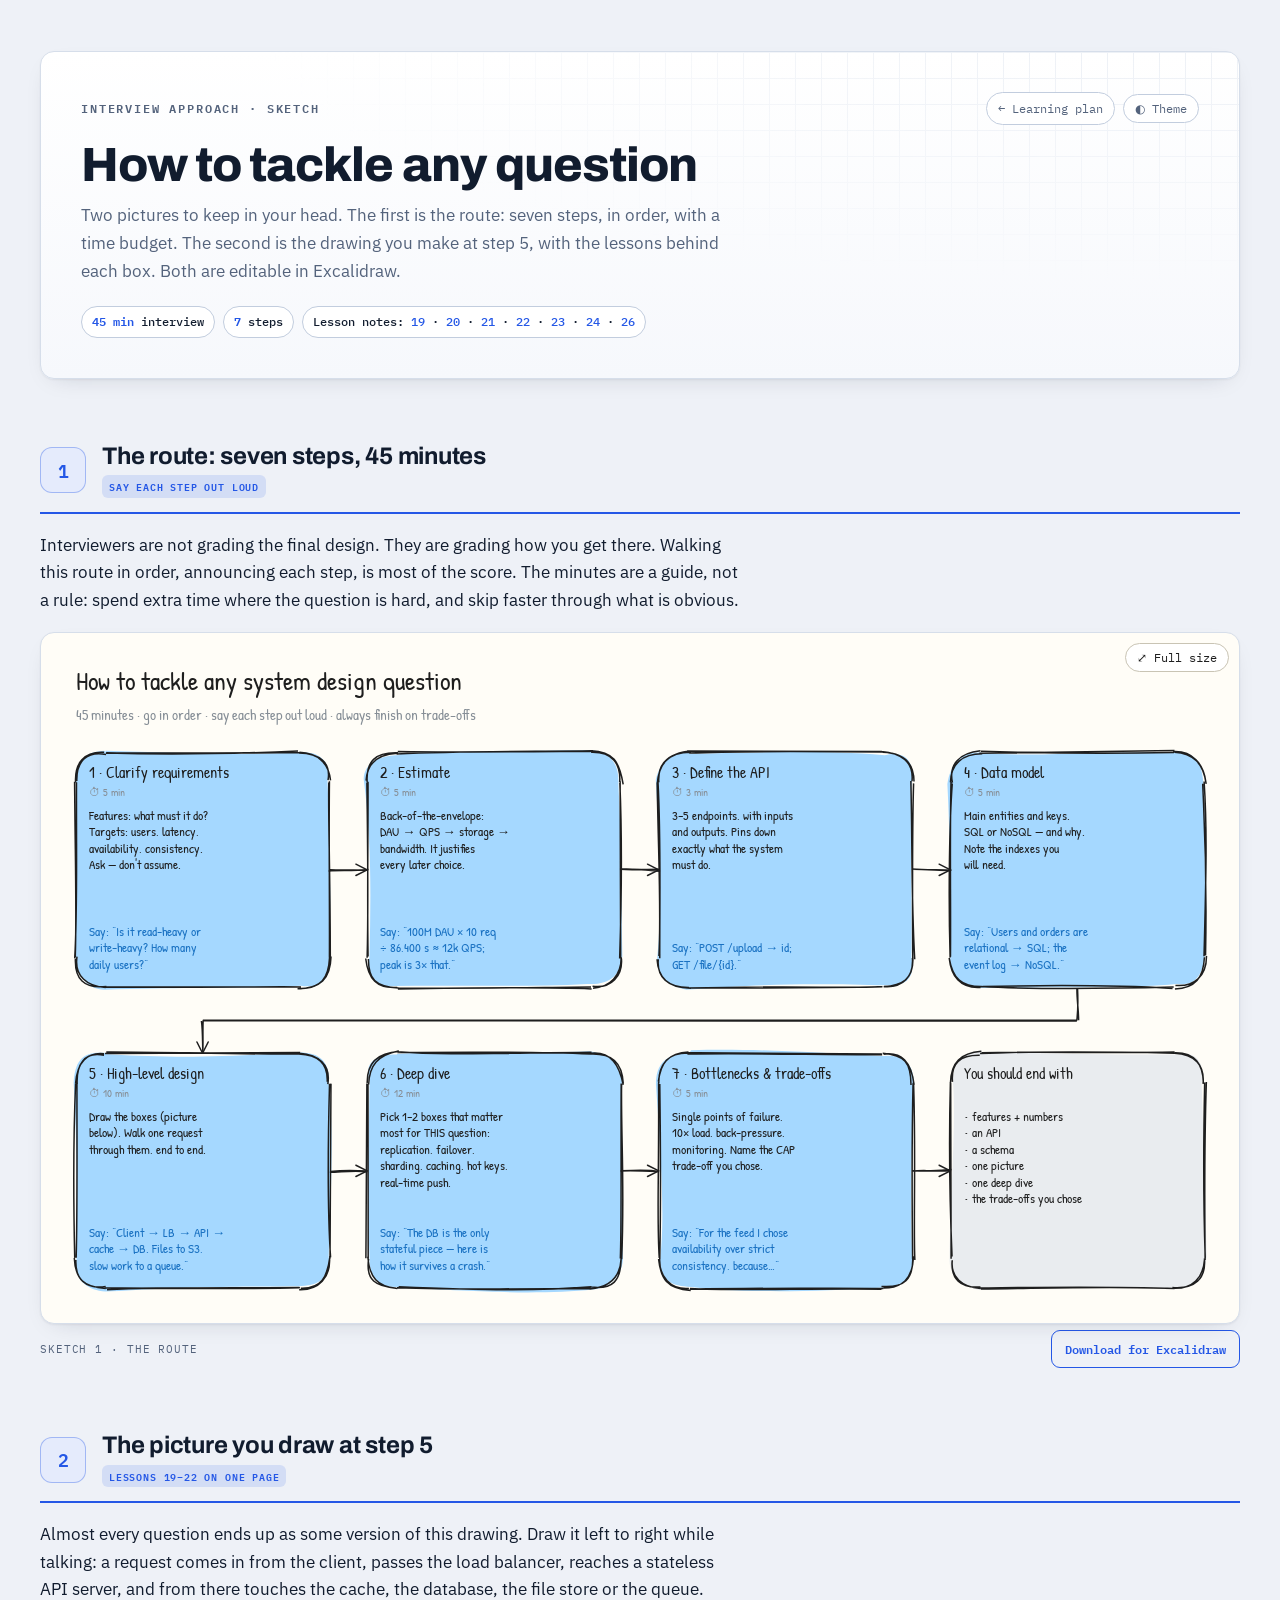
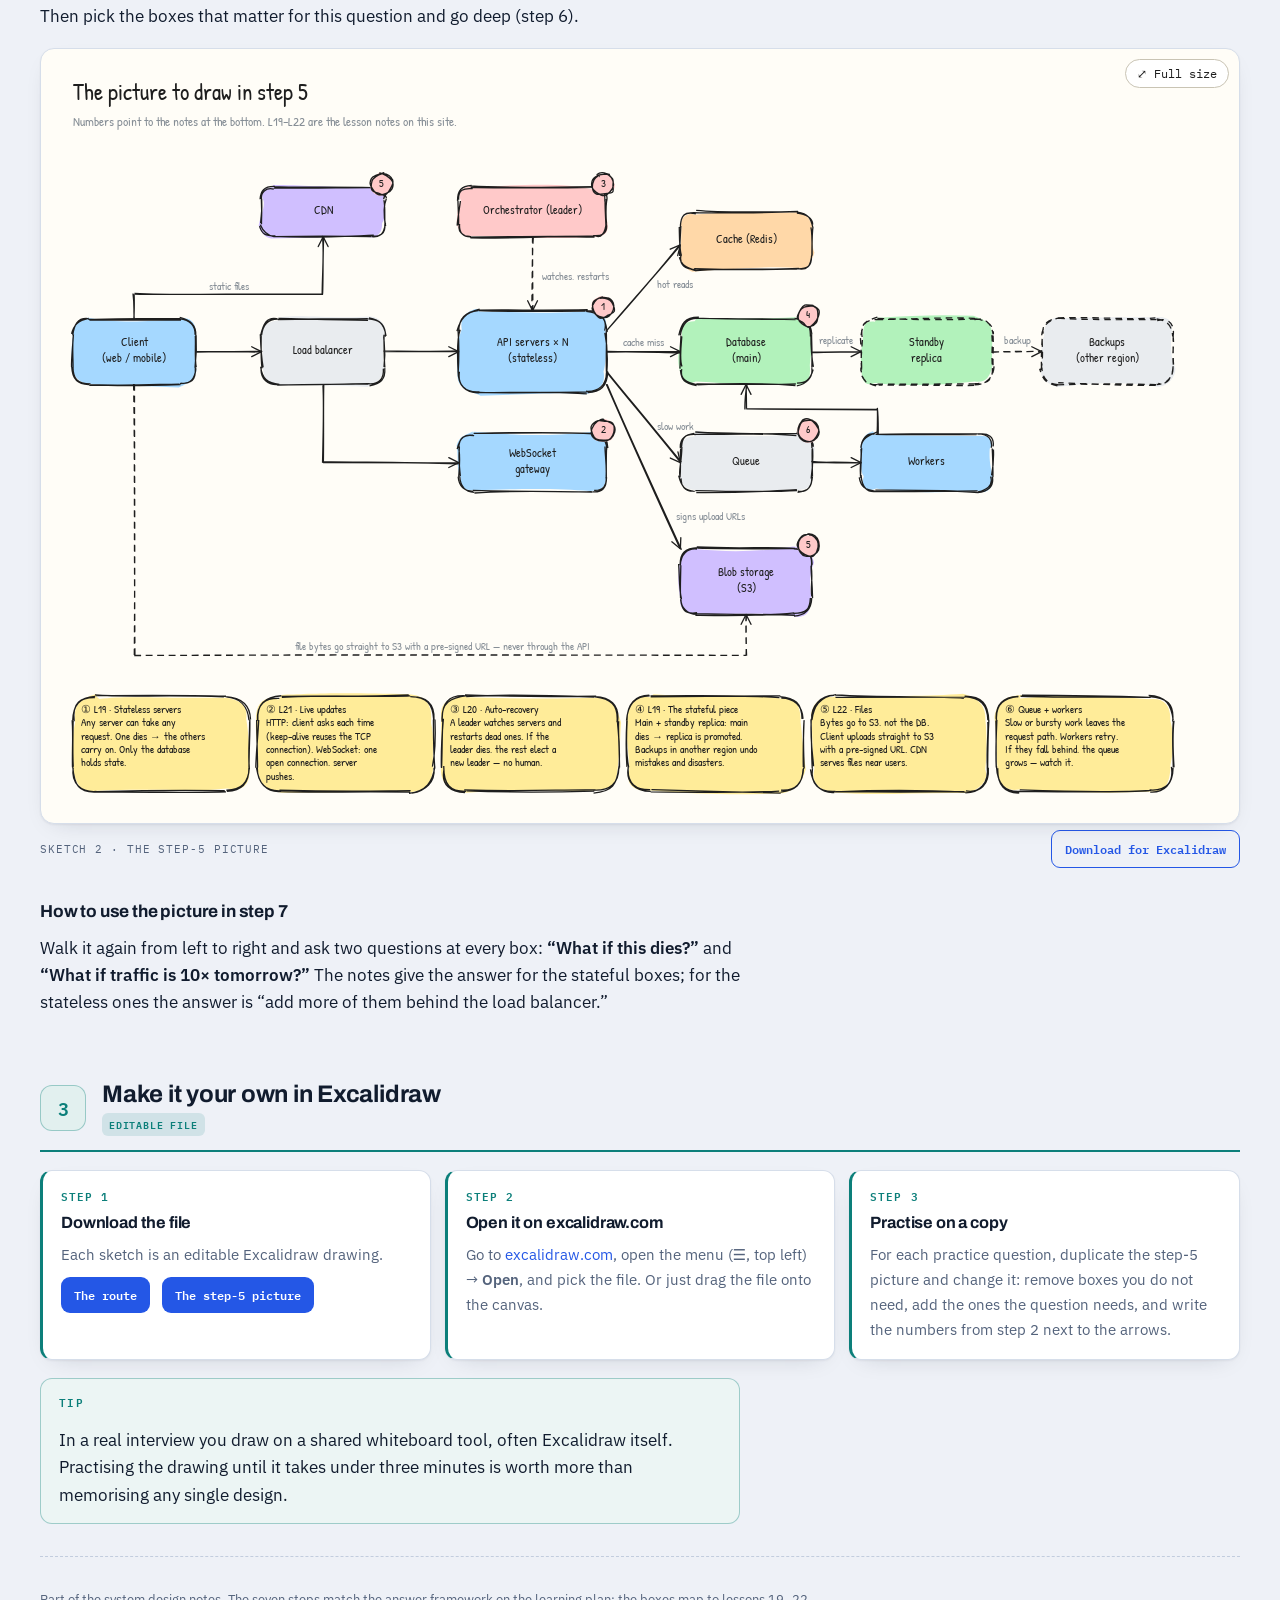
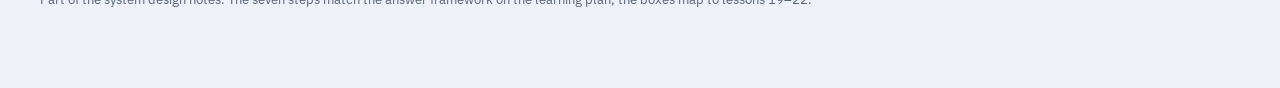
==== commit 648b644f: "changes" ====
--- a/approach.html
+++ b/approach.html
@@ -30,7 +30,7 @@
     <div class="chips">
       <span class="chip"><b>45 min</b> interview</span>
       <span class="chip"><b>7</b> steps</span>
-      <span class="chip">Lesson notes: <a href="notes/19-data-redundancy-recovery.html">19</a> · <a href="notes/20-leader-election.html">20</a> · <a href="notes/21-client-server-protocols.html">21</a> · <a href="notes/22-blob-storage-s3.html">22</a></span>
+      <span class="chip">Lesson notes: <a href="notes/19-data-redundancy-recovery.html">19</a> · <a href="notes/20-leader-election.html">20</a> · <a href="notes/21-client-server-protocols.html">21</a> · <a href="notes/22-blob-storage-s3.html">22</a> · <a href="notes/23-bloom-filters.html">23</a> · <a href="notes/24-consistent-hashing.html">24</a> · <a href="notes/26-ecommerce-product-listing.html">26</a></span>
     </div>
   </header>
 
